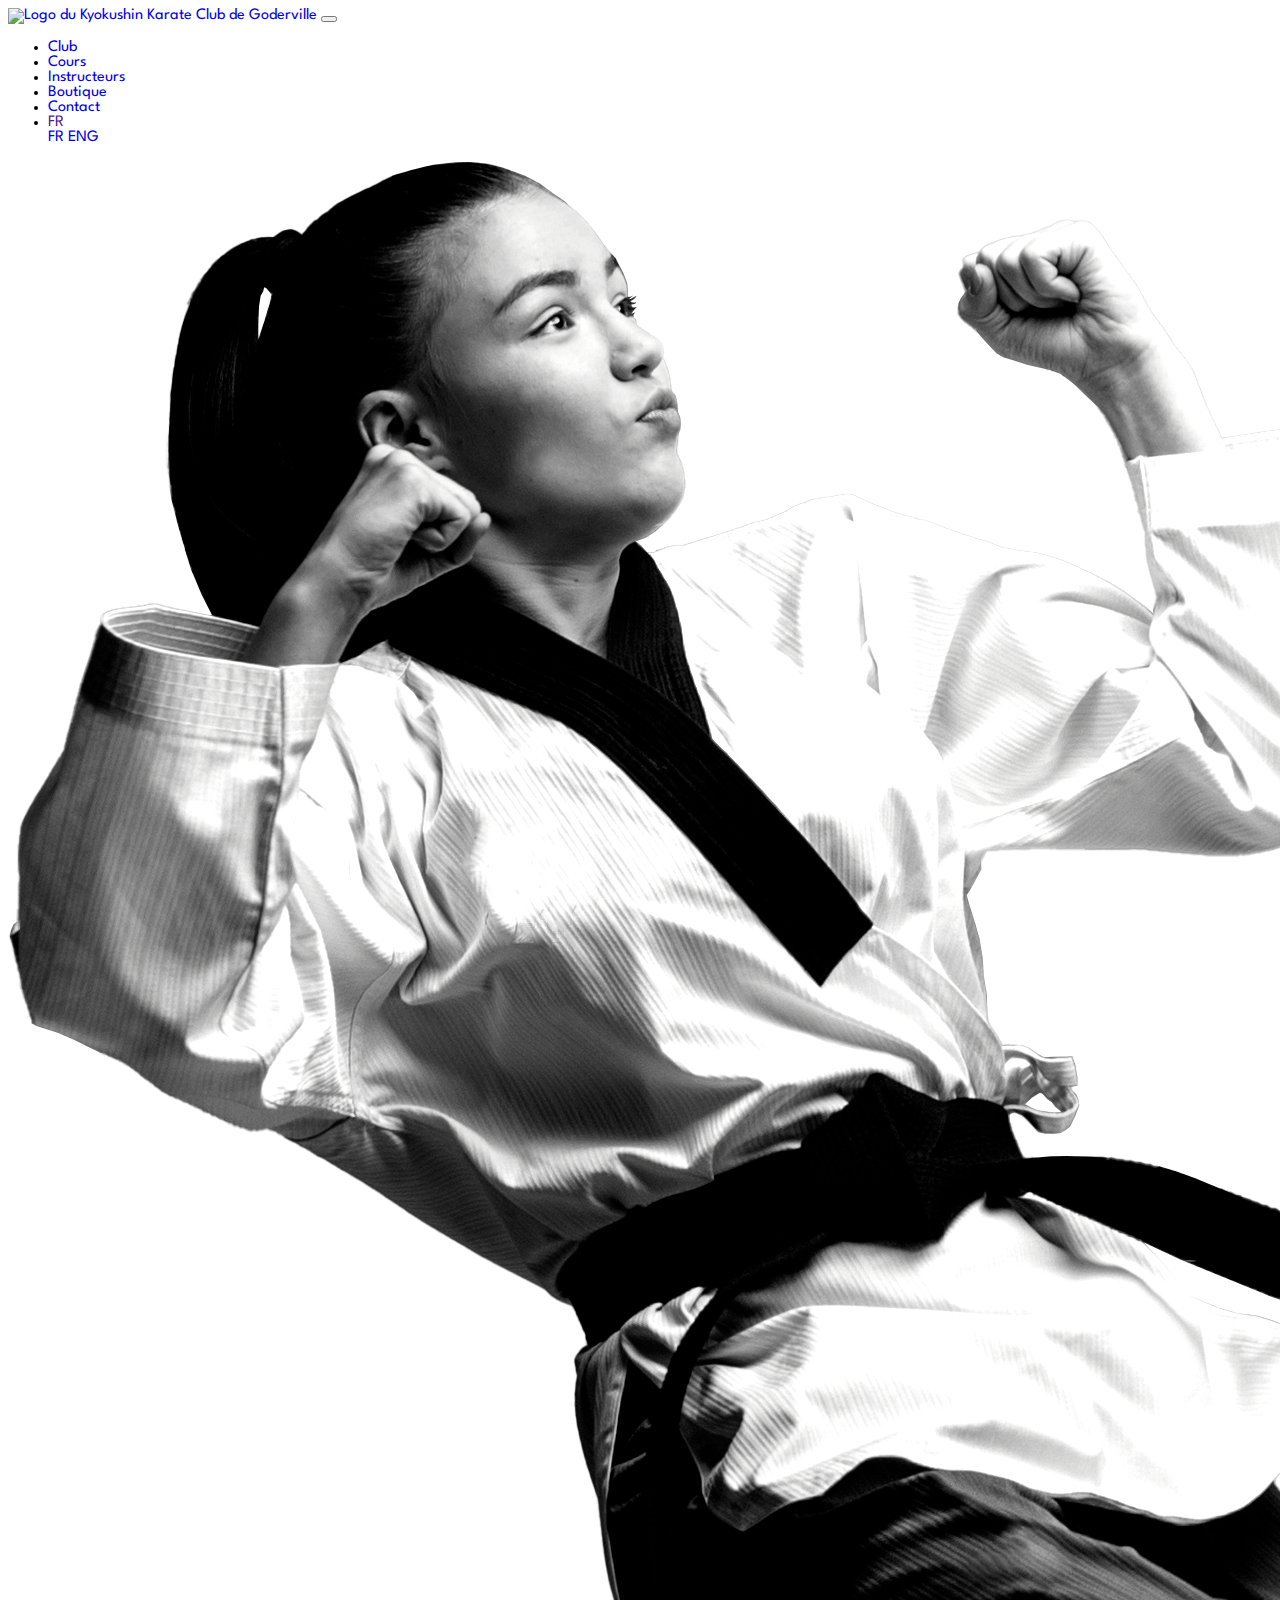
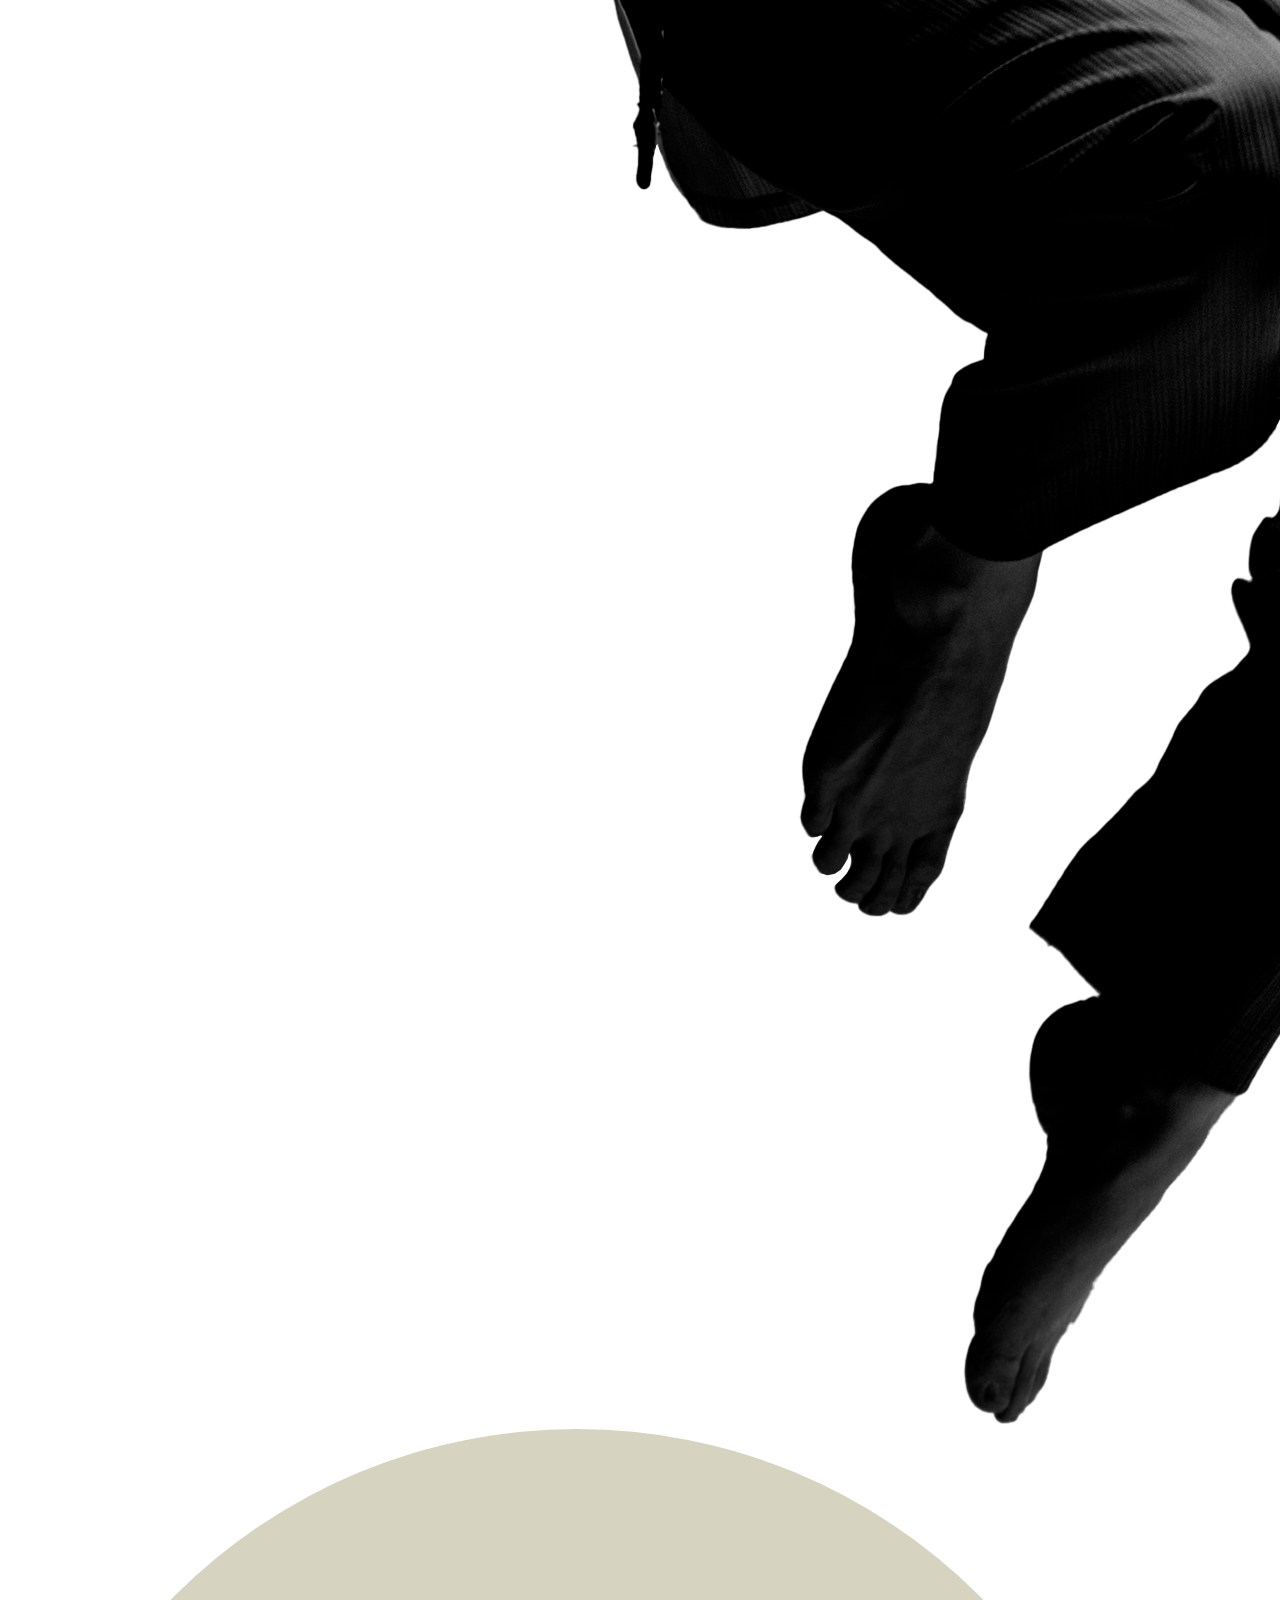
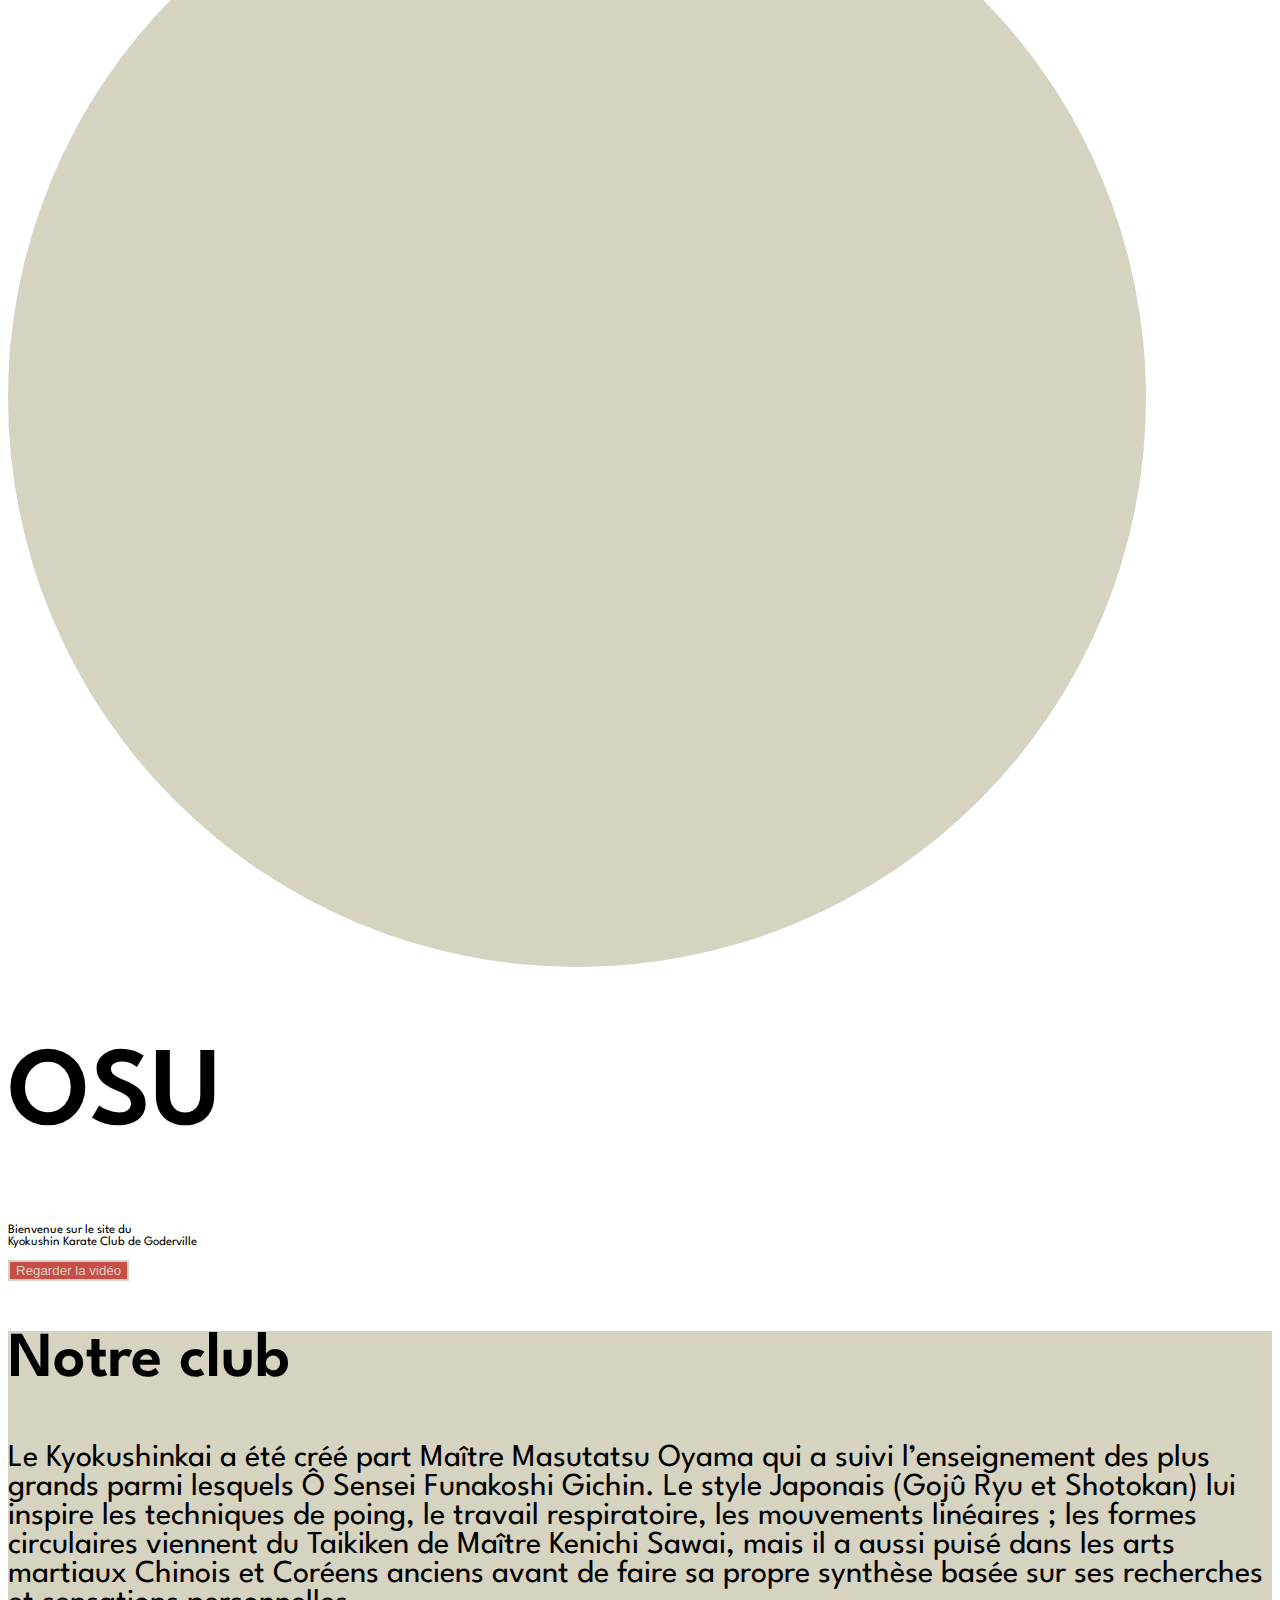
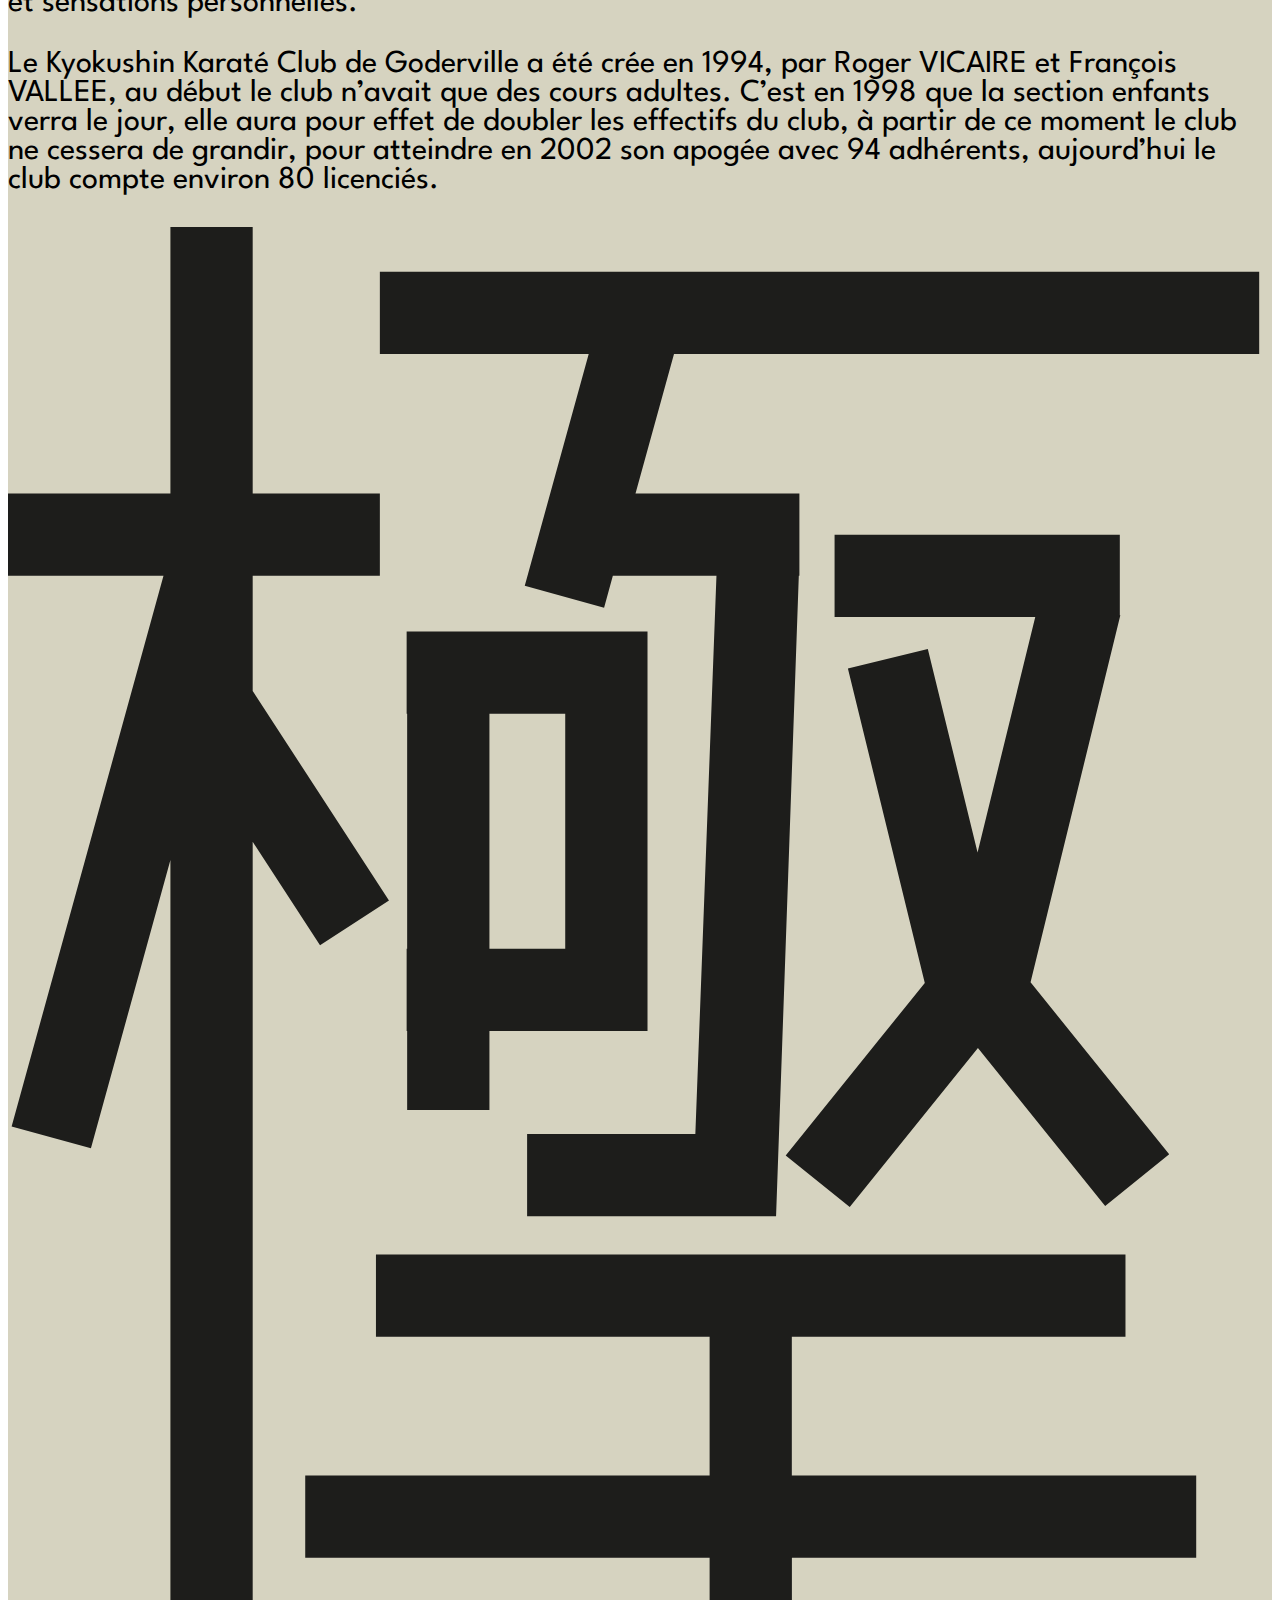
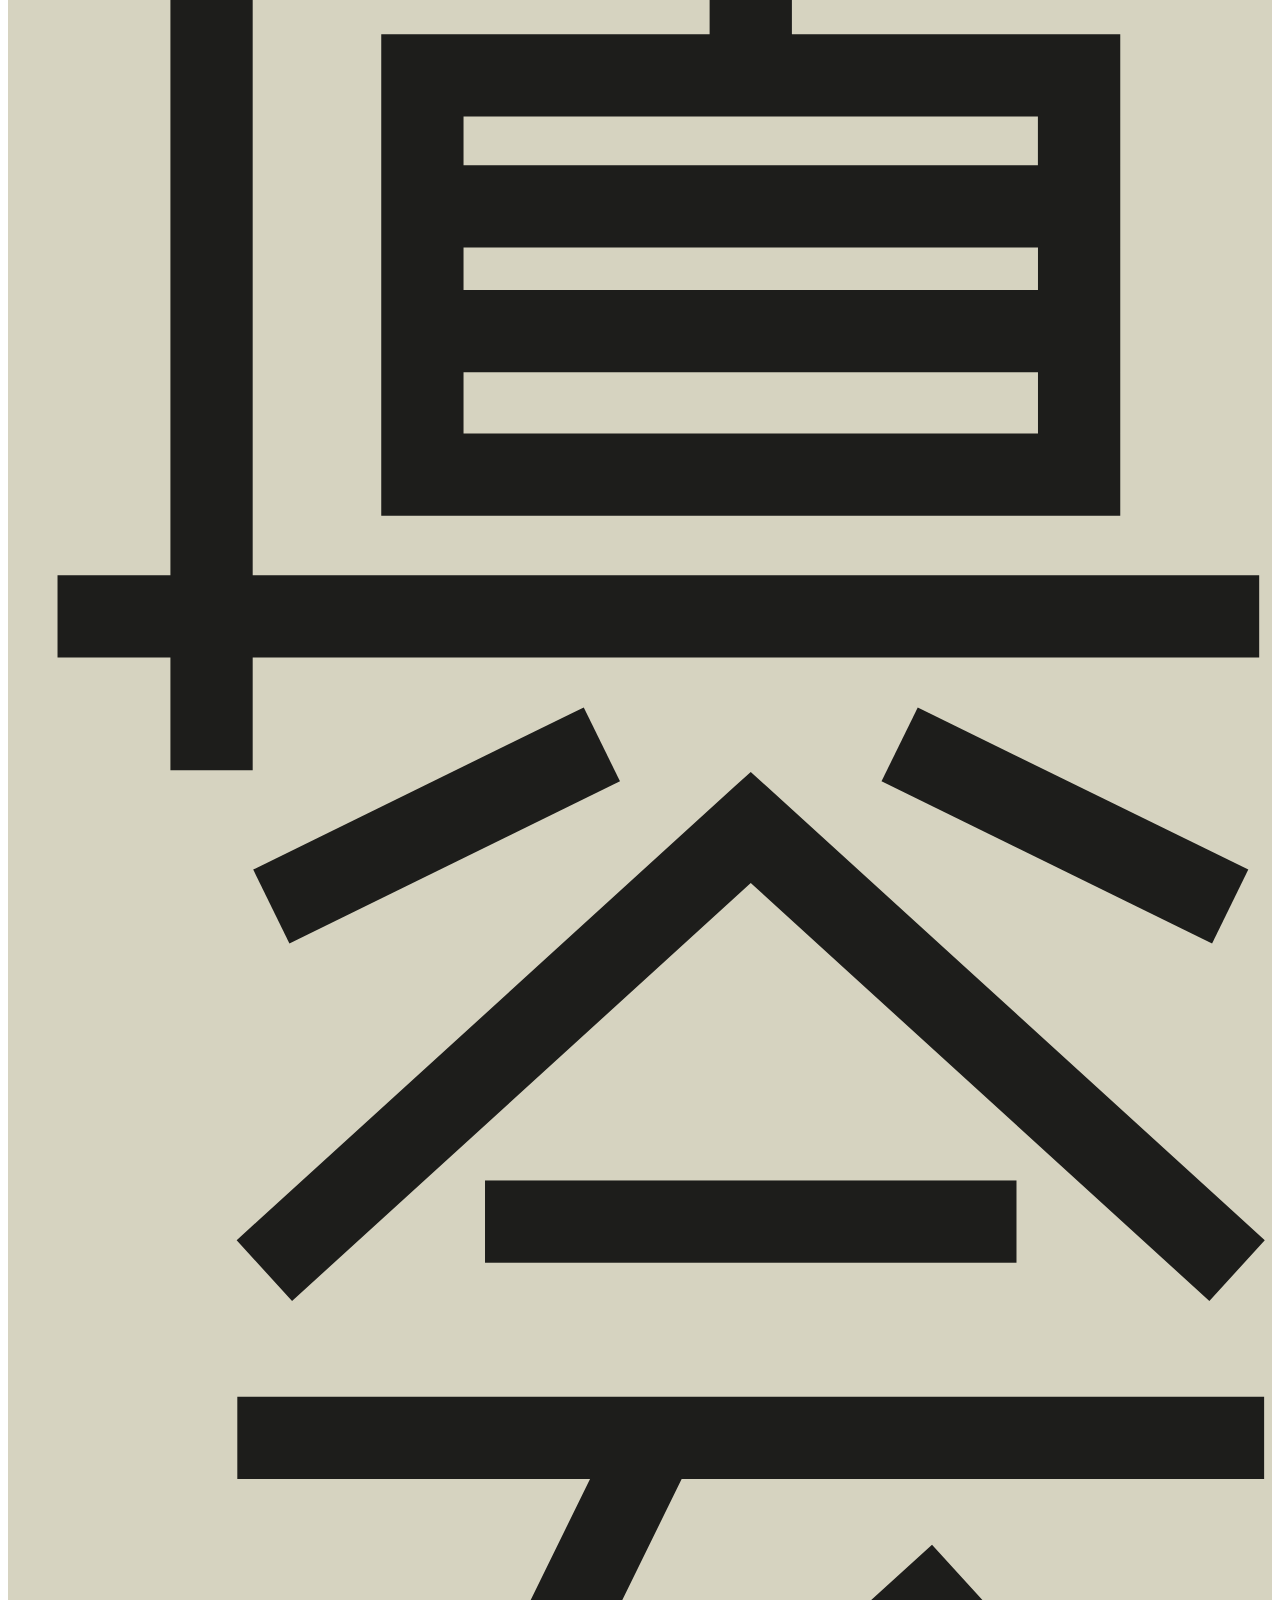
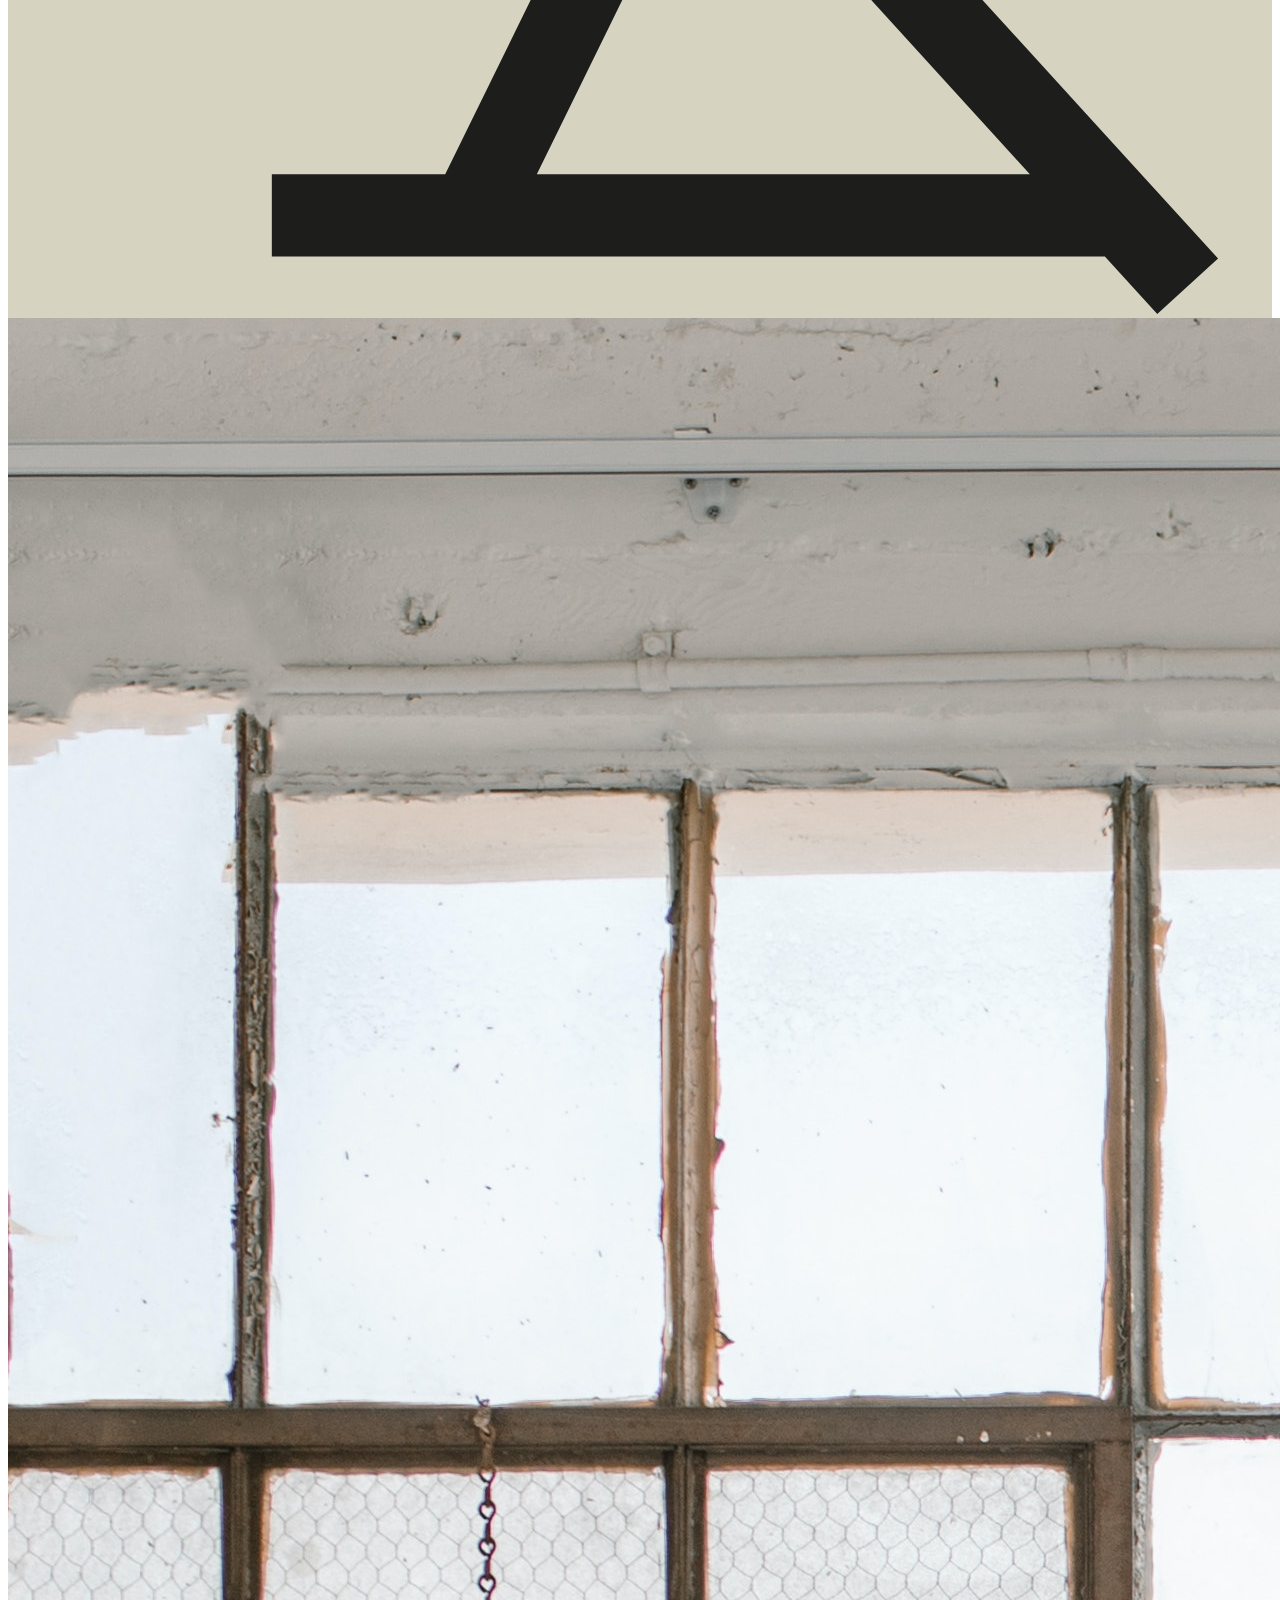
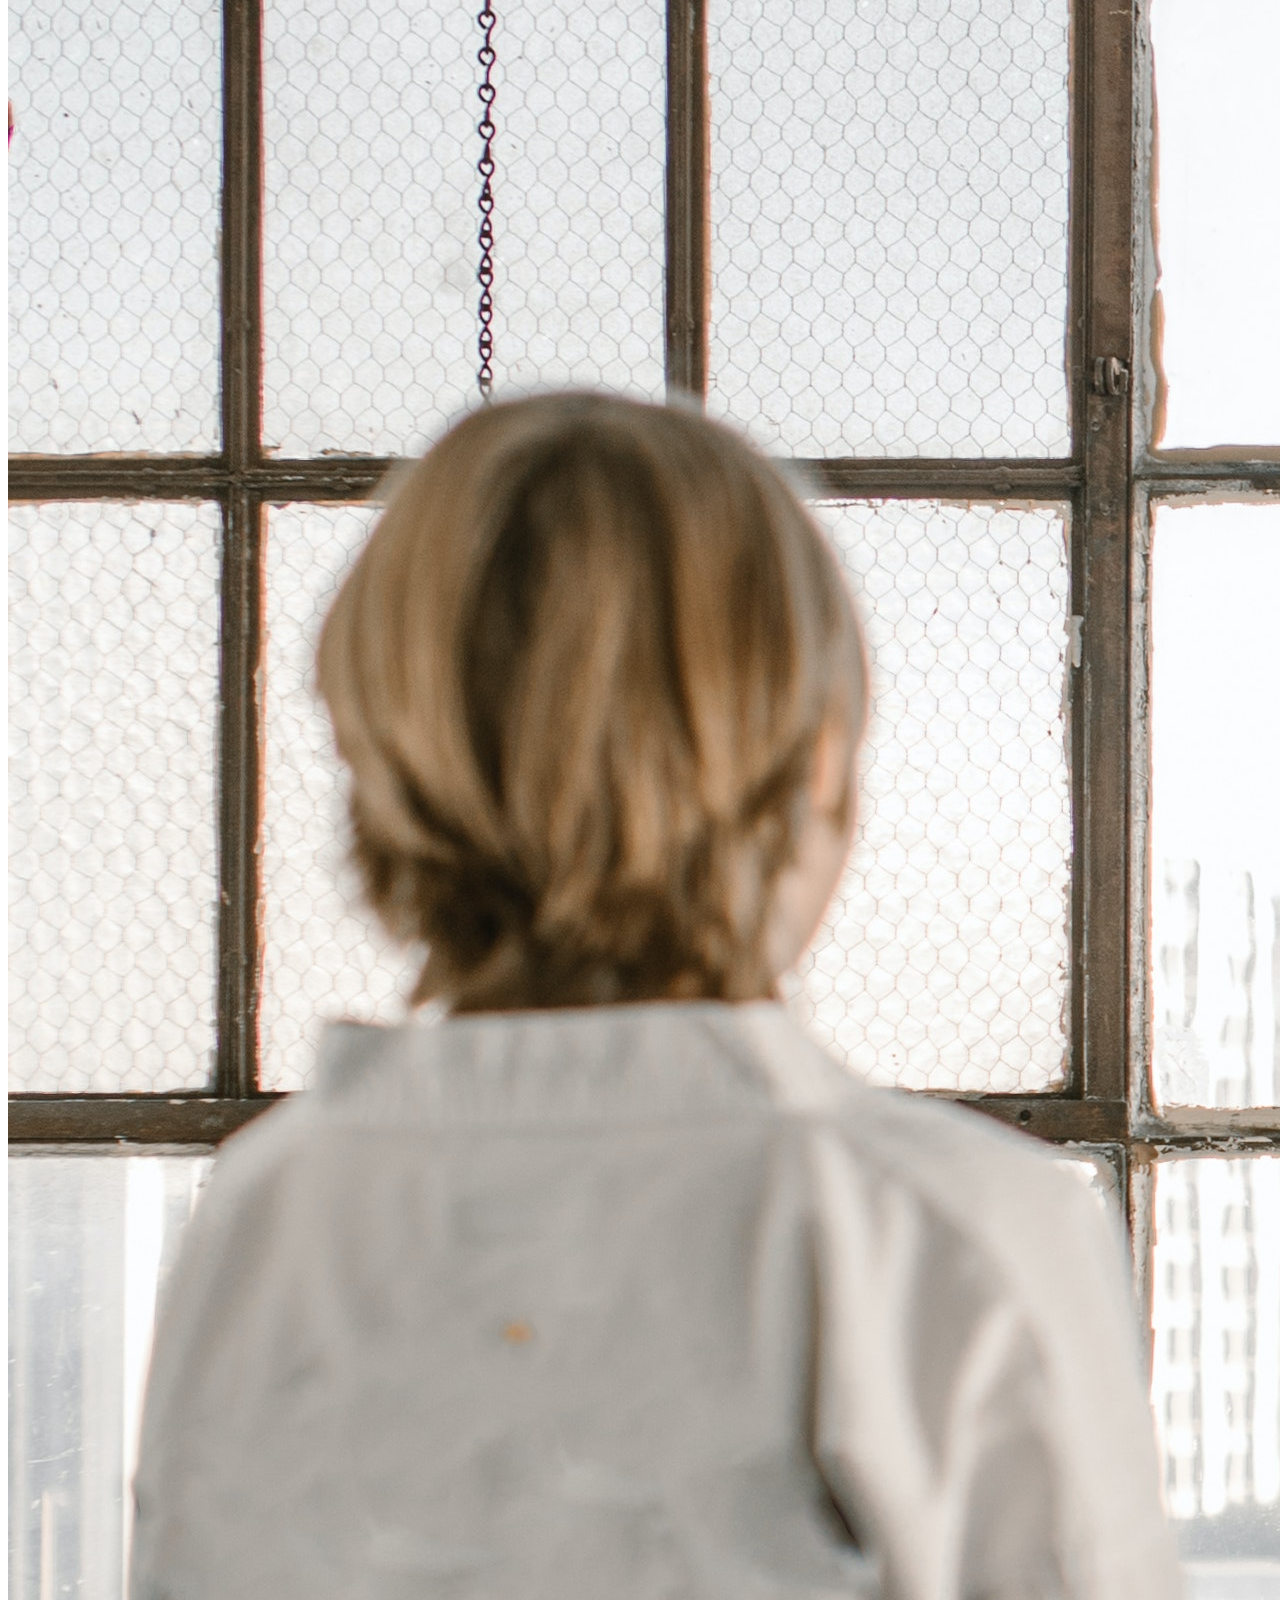
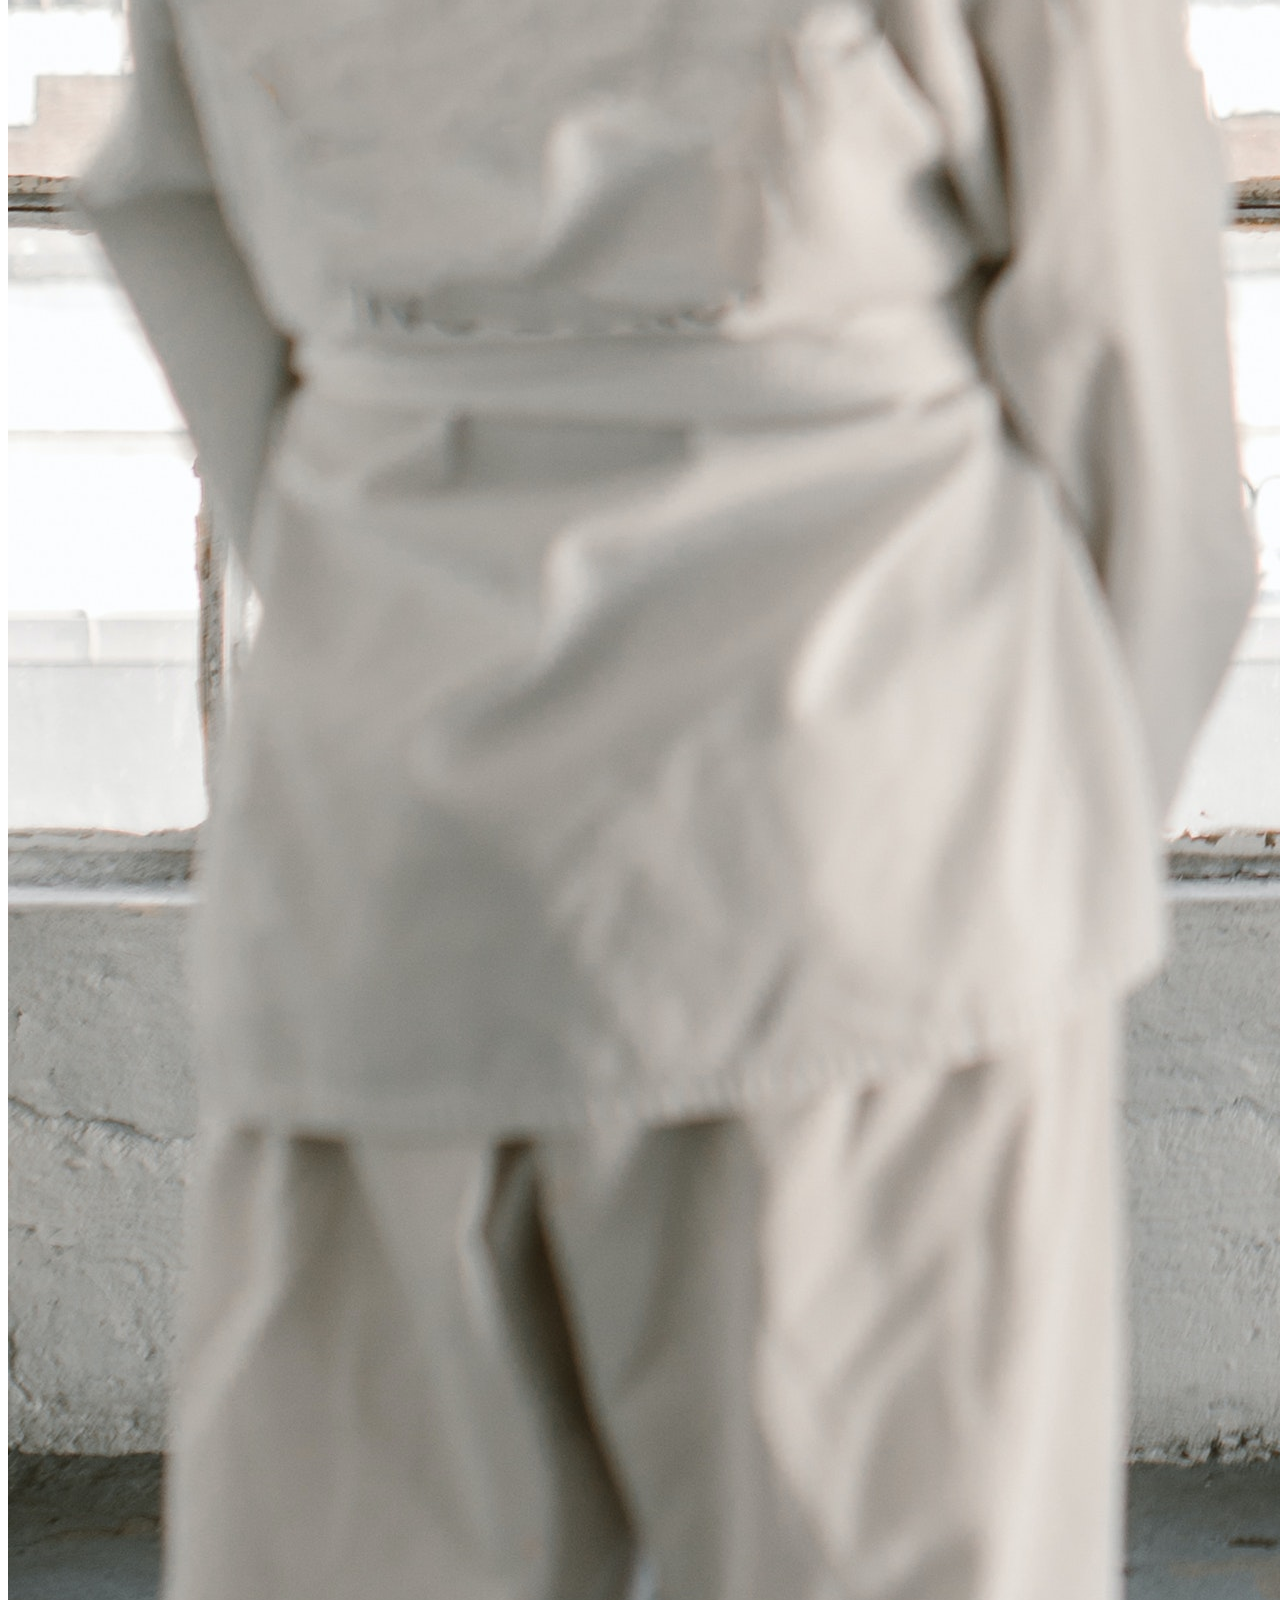
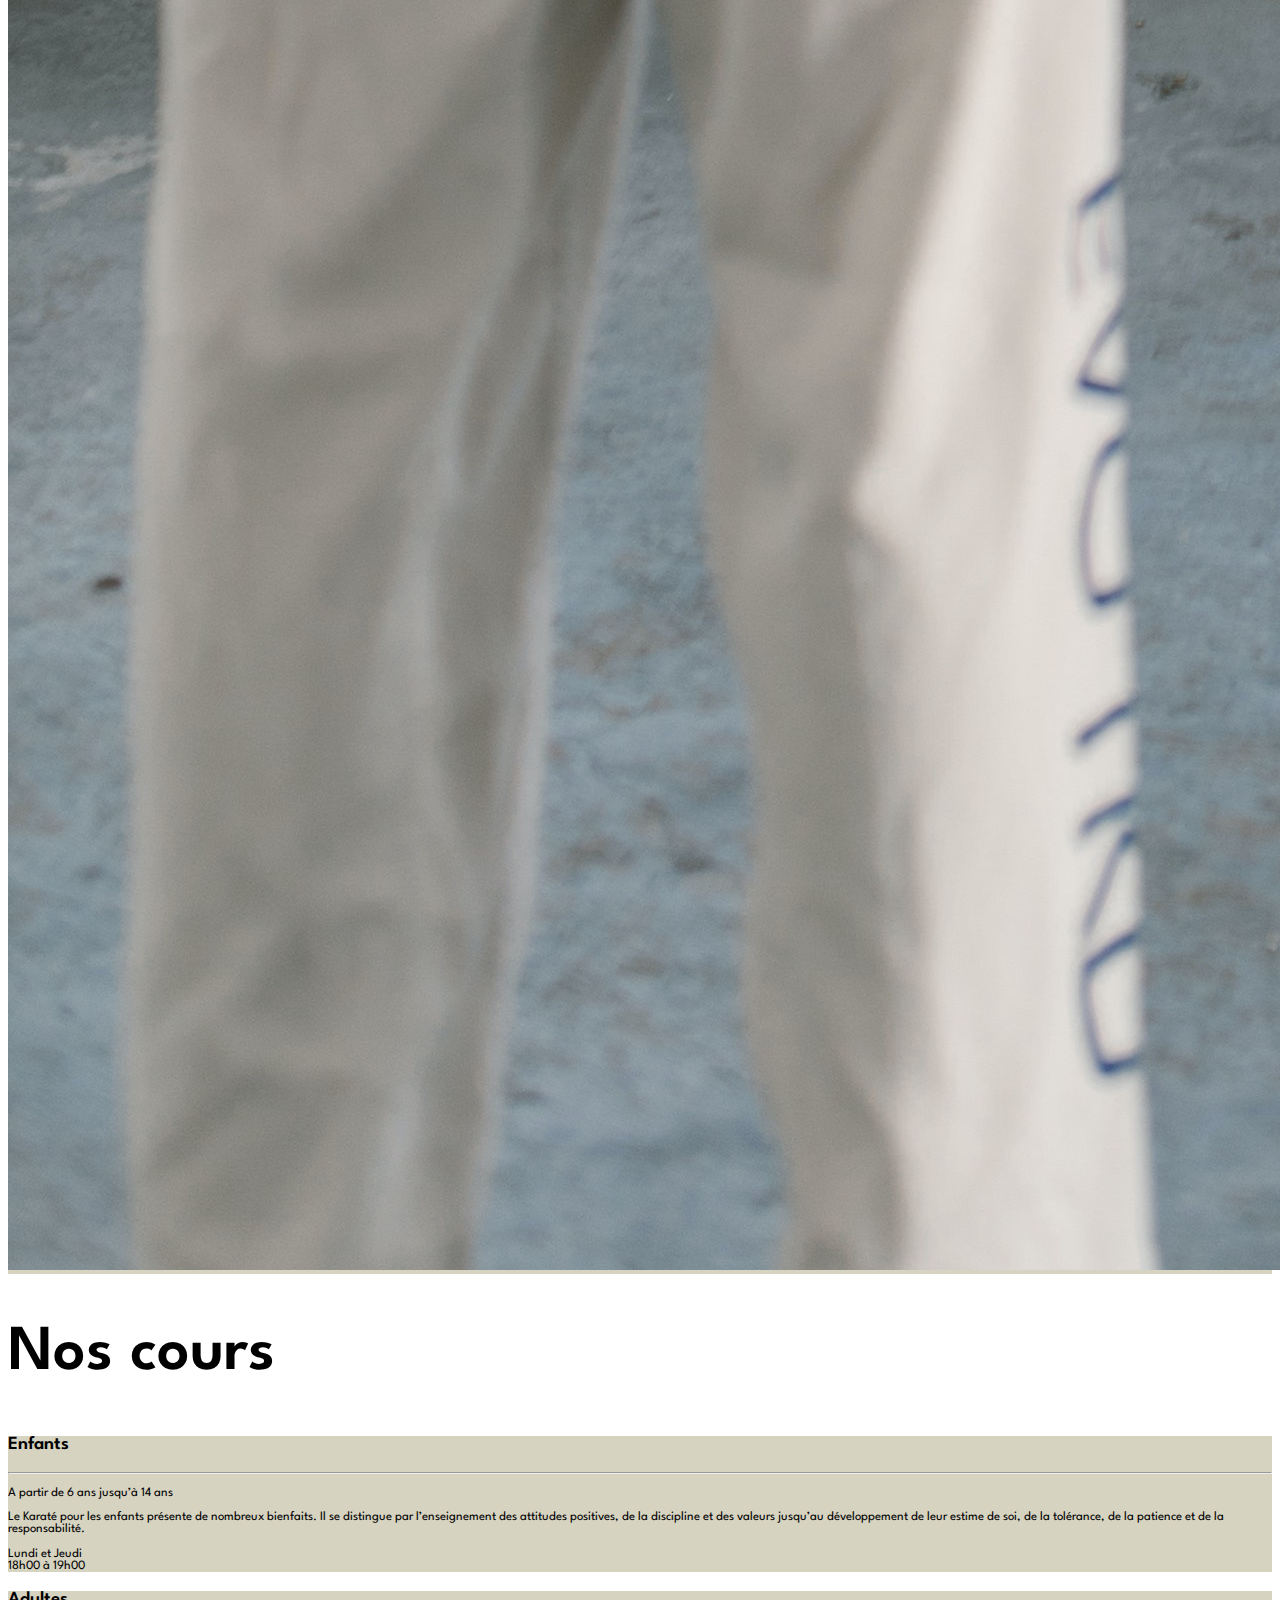
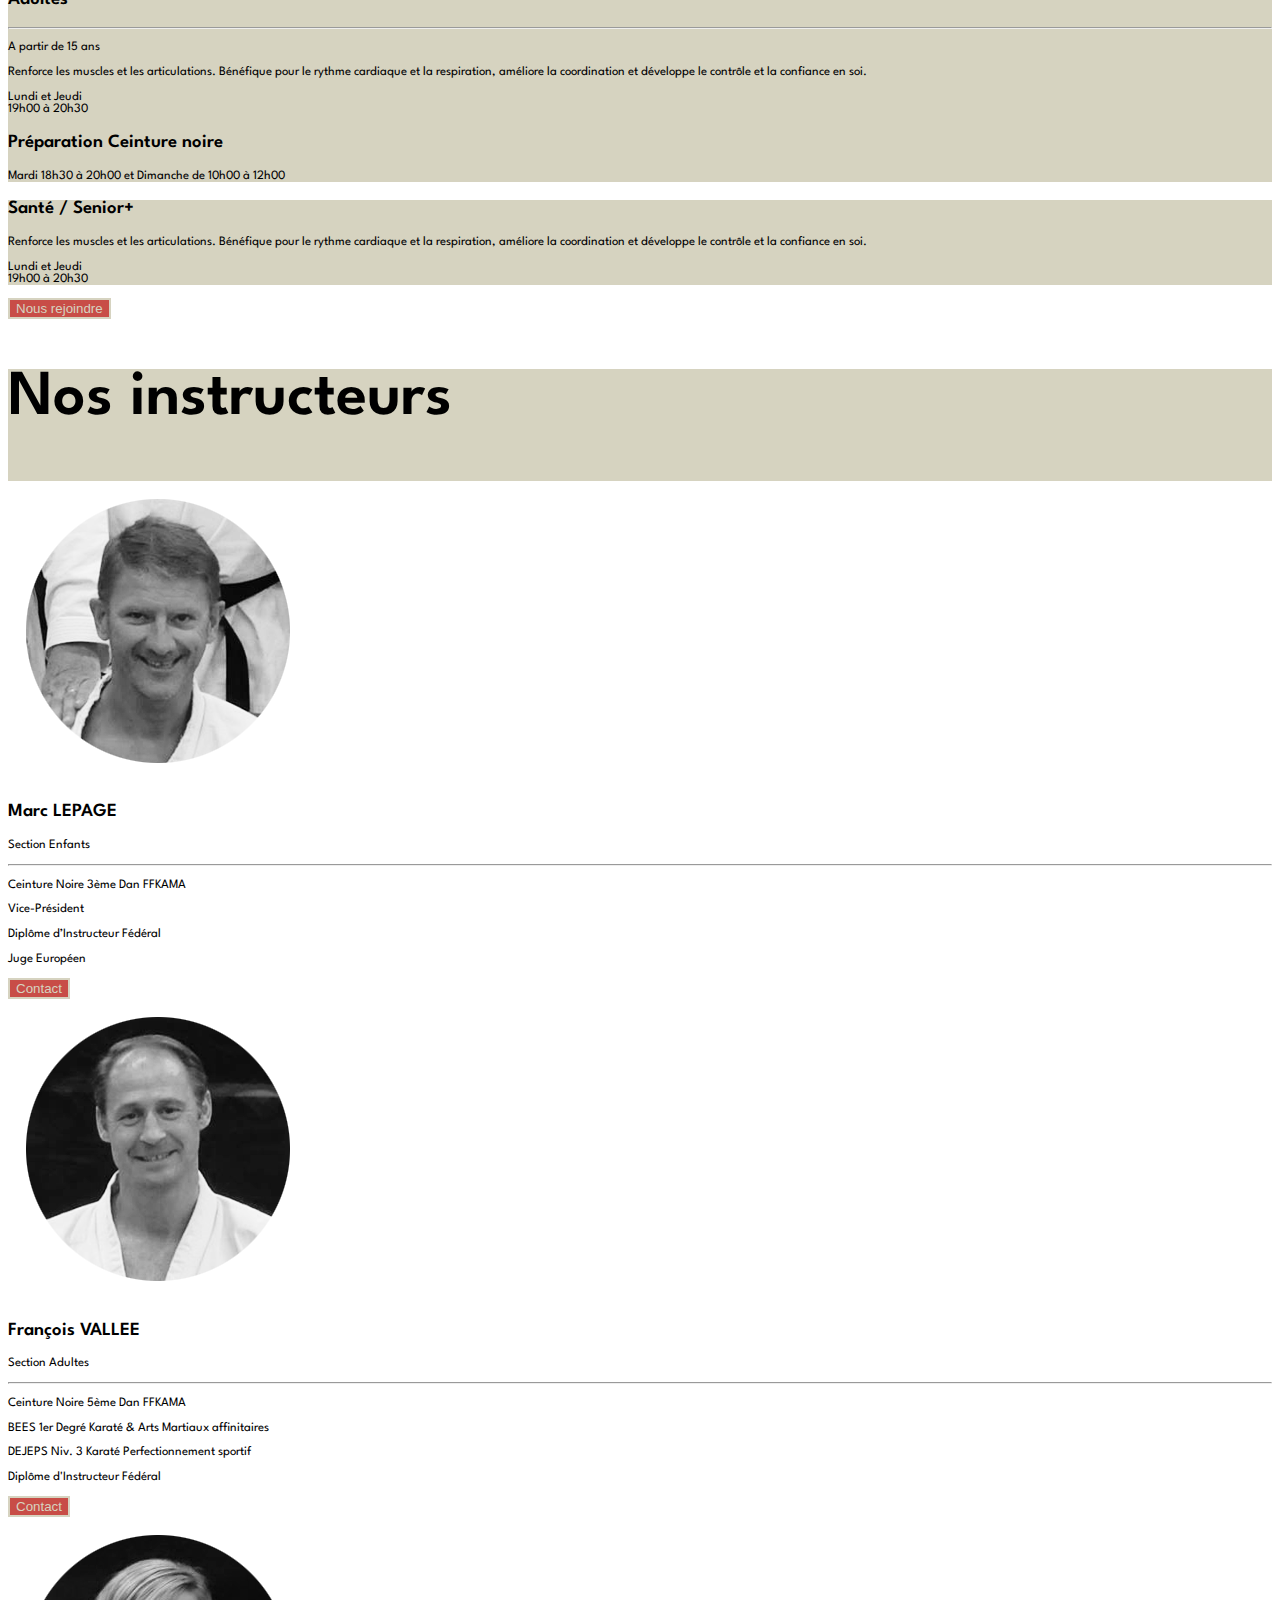
==== index.html @ 546ac728 "repo1" ====
<!doctype html>
<html lang="fr">
<html dir="ltr"></html>
  <head>
    <!-- Required meta tags -->
    <meta charset="utf-8">
    <meta name="viewport" content="width=device-width, initial-scale=1">
    <meta name="description" content="Kyokushin Karate Club de Goderville">

    <!-- Bootstrap CSS -->
    <link href="https://cdn.jsdelivr.net/npm/bootstrap@5.1.3/dist/css/bootstrap.min.css" rel="stylesheet" integrity="sha384-1BmE4kWBq78iYhFldvKuhfTAU6auU8tT94WrHftjDbrCEXSU1oBoqyl2QvZ6jIW3" crossorigin="anonymous">
    <link rel="stylesheet" href="assets/css/style.css">
    <link rel="preconnect" href="https://fonts.googleapis.com">
    <link rel="preconnect" href="https://fonts.gstatic.com" crossorigin>
    <link href="https://fonts.googleapis.com/css2?family=Spartan:wght@400;600&display=swap" rel="stylesheet">

    <title>Kyokushin Karate Club de Goderville</title>
  </head>
  <body>
  <header>
      <!-- Ajout marge 4 a gauche du logo, border-0 burger, ms-auto pour alignement droit 
    REFAIRE LA NAVBAR AVEC LES ROW/COL-->
        <nav class="navbar navbar-expand-lg navbar-light">
            <div class="container">
              <a class="navbar-brand" href="#"><img src="assets/img/logo_rouge.svg" alt="Logo du Kyokushin Karate Club de Goderville" width="80" height="80" class="d-inline-block align-text-top"></a>
              <button class="navbar-toggler border-0" type="button" data-bs-toggle="collapse" data-bs-target="#navbarNav" aria-controls="navbarNav" aria-expanded="false" aria-label="Toggle navigation">
                <span class="navbar-toggler-icon"></span>
              </button>
              <div class="collapse navbar-collapse" id="navbarNav">
                <ul class="navbar-nav ms-auto">
                  <li class="nav-item ms-5">
                    <a class="nav-link" href="#club">Club</a>
                  </li>
                  <li class="nav-item ms-5">
                    <a class="nav-link" href="#cours">Cours</a>
                  </li>
                  <li class="nav-item ms-5">
                    <a class="nav-link" href="#instructeurs">Instructeurs</a>
                  </li>
                  <li class="nav-item ms-5">
                    <a class="nav-link" href="#boutique">Boutique</a>
                  </li>
                  <li class="nav-item ms-5">
                    <a class="nav-link" href="#contact">Contact</a>
                  </li>
                <!-- @@@ SELECT LANGUES -->
                  <li class="nav-item dropdown ms-5">
                      <a class="nav-link dropdown-toggle" href="" id="dropdown09" data-toggle="dropdown" aria-haspopup="true" aria-expanded="false">FR</a>
                      <div class="dropdown-menu" aria-labelledby="dropdown09">
                            <a class="dropdown-item" href="#fr">FR</a>
                            <a class="dropdown-item" href="#eng">ENG</a>
                      </div>
                  </li>
                </ul>
                <!-- @@@ SELECT LANGUES FIN -->
          </nav>
  </header>
<!-- @@@ SECTION ACCUEIL -->
<main>
  
    <section class="container-fluid mb-5 position-relative">
        <div class="row">
      
          <div class="col-md-6 offset-md-1 col-12 position-relative">
                <!-- Karate-girl -->
                <div class="div-img text-center position-absolute"><img src="assets/img/karate-girl.png" class="w-50 karate-girl " alt="Femme Karateka faisant un mouvement de saut d'art martial">
                </div>
                <!-- Cercle beige -->
                <div class="container-fluid position-relative p-4"><img src="assets/img/circle.svg" class="circle" alt="circle">
                </div>
          </div>

          <div class="col-md-4 col-8 align-self-center">
              <h1 class="text-start">OSU</h1>
              <p class="text-start fs-5">Bienvenue sur le site du <br>Kyokushin Karate Club de Goderville</p>
              <button type="button" class="btn rounded-pill" data-toggle="modal" data-target="#video">Regarder la vidéo</button>
          </div>
        
        </div>
    </section>
  
<!-- @@@ SECTION NOTRE CLUB -->
    <section class="container-fluid" id="club">
      <div class="row">
        <div class="col-md-6 offset-md-1 col-12">
          <div class="row">
              <div class="col-md-8 col-12">
                <h2 class="text-start">Notre club</h2>
                <p class="text-start fs-6 mt-5 p-club">
                Le Kyokushinkai a été créé part Maître Masutatsu Oyama qui a suivi l’enseignement des plus grands parmi lesquels Ô Sensei Funakoshi Gichin. Le style Japonais (Gojû Ryu et Shotokan) lui inspire les techniques de poing, le travail respiratoire, les mouvements linéaires ; les formes circulaires viennent du Taikiken de Maître Kenichi Sawai, mais il a aussi puisé dans les arts martiaux Chinois et Coréens anciens avant de faire sa propre synthèse basée sur ses recherches et sensations personnelles.
                </p>
                <p class="text-start fs-6 mt-5 p-club">
                Le Kyokushin Karaté Club de Goderville a été crée en 1994, par Roger VICAIRE et François VALLEE, au début le club n’avait que des cours adultes. C’est en 1998 que la section enfants verra le jour, elle aura pour effet de doubler les effectifs du club, à partir de ce moment le club ne cessera de grandir, pour atteindre en 2002 son apogée avec 94 adhérents, aujourd’hui le club compte environ 80 licenciés.
                </p>
              </div>
                <div class="col-md-4 Col-12">
                  <img src="assets/img/kanji.svg" class="img-fluid align-self-center">
                </div>
                </div>
        </div>

        <div class="col-md-4 col-8">
          <img src="assets/img/img-club.jpg" class="img-fluid" alt="L'instructeur de Karate devant ses élèves dans le dojo">
            <p class="text-start fs-6"></p>
        </div>
        
      </div>
  </section>

  <!-- @@@ SECTION NOS COURS -->
  <section class="container-fluid" id="cours">
    <div class="row justify-content-center">
      <div class="col-md-12 col-12">
        <h2 class="text-center">Nos cours</h2>
        </div>
      </div>
        <div class="row justify-content-center">
<!-- col-md-4 col-12 card-cours border -->
          <div class="col-md-3 col-12 card-cours m-4 rounded">
            <h3 class="text-center pt-3">Enfants</h3>
            <hr>
            <p class="text-center">A partir de 6 ans jusqu’à 14 ans<p>
            <p class="p-3">Le Karaté pour les enfants présente de 
              nombreux bienfaits. Il se distingue par 
              l’enseignement des attitudes positives, de la 
              discipline et des valeurs jusqu’au 
              développement de leur estime de soi, de la 
              tolérance, de la patience et de la 
              responsabilité.</p>
            <p class="text-center p-2 align-text-bottom">Lundi et Jeudi<br> 18h00 à 19h00</p>
          </div>
  
          <div class="col-md-3 col-12 card-cours m-4 rounded">
            <h3 class="text-center pt-3">Adultes</h3>
            <hr>
            <p class="text-center">A partir de  15 ans<p>
            <p class="p-3">Renforce les muscles et les articulations. Bénéfique pour le rythme cardiaque et la respiration, améliore la coordination et développe le contrôle et la confiance en soi.
            </p>
            <p class="text-center">Lundi et Jeudi<br> 19h00 à 20h30</p>
            <h3 class="text-center pt-4">Préparation Ceinture noire</h3>
            <span><p class="text-center align-text-bottom">Mardi 18h30 à 20h00
              et Dimanche de 10h00 à 12h00<p></span>
          </div>

          <div class="col-md-3 col-12 card-cours m-4 rounded">
            <h3 class="text-center p-4">Santé / Senior+</h3>
            <p class="text-center p-3"><p>
            <p class="p-3">Renforce les muscles et les articulations. Bénéfique pour le rythme cardiaque et la respiration, améliore la coordination et développe le contrôle et la confiance en soi.
            </p>
            <p class="text-center p-2">Lundi et Jeudi<br> 19h00 à 20h30</p>
          </div>
        </div>
        <div class="row">
          <div class="col-md-12 col-12">
            <button type="button" class="btn rounded-pill mb-3 mx-auto d-block" data-toggle="modal" data-target="#inscription">Nous rejoindre</button>
            </div>
        </div>
  </section>
        <!-- @@@ SECTION NOS INSTRUCTEURS -->
  <section class="container-fluid" id="instructeurs">
    <div class="row">
      <div class="col-md-12 col-12">
        <h2 class="text-center p-0">Nos instructeurs</h2>
        </div>
      </div>

        <div class="row justify-content-center">
    
          <div class="col-md-3 col-12 m-4 card-instructeurs rounded">
            <img src="assets/img/marc-lepage.png" class="w-50 mx-auto d-block">
            <h3 class="text-center">Marc LEPAGE</h3>
            <p class="text-center">Section Enfants<p>
              <hr class="px-3">
              <p class="text-center">Ceinture Noire 3ème Dan FFKAMA</p>
              <p class="text-center">Vice-Président</p>
              <p class="text-center">Diplôme d’Instructeur Fédéral</p>
              <p class="text-center">Juge Européen</p>
              <button type="button" class="btn rounded-pill mx-auto d-block my-3" data-toggle="modal" data-target="#contact">Contact</button>
          </div>
  <!-- col-md-4 col-12 card-instructeurs sans marge et sans rounded -->
          <div class="col-md-3 col-12 m-4 card-instructeurs rounded">
            <img src="assets/img/francois-vallee.png" class="w-50 mx-auto d-block">
            <h3 class="text-center">François VALLEE</h3>
            <p class="text-center">Section Adultes<p>
              <hr class="px-3">
              <p class="text-center">Ceinture Noire 5ème Dan FFKAMA</p>
              <p class="text-center">BEES 1er Degré Karaté & Arts Martiaux affinitaires</p>
              <p class="text-center">DEJEPS Niv. 3 Karaté Perfectionnement sportif</p>
              <p class="text-center">Diplôme d'Instructeur Fédéral</p>
              <button type="button" class="btn rounded-pill mx-auto d-block my-3" data-toggle="modal" data-target="#contact">Contact</button>
          </div>

          <div class="col-md-3 col-12 m-4 card-instructeurs rounded">
            <img src="assets/img/christelle-perrioz.png" class="w-50 mx-auto d-block">
            <h3 class="text-center">Christelle PERRIOZ</h3>
            <p class="text-center">Section Santé / Senior+<p>
              <hr class="px-3">
              <p class="text-center">Ceinture Noire 2ème Dan FFKAMA</p>
              <p class="text-center">Secrétaire du club</p>
              <p class="text-center">Diplôme d'Instructeur Fédéral</p>
              <p class="text-center">Juge National</p>
              <button type="button" class="btn rounded-pill mx-auto d-block my-3" data-toggle="modal" data-target="#contact">Contact</button>
          </div>
        </div>
  </section>

<!-- @@@ SECTION VISITEZ NOTRE BOUTIQUE -->
<section class="container-fluid vh-100" id="boutique">
  <div class="row">
    <div class="col-md-12 col-12">
      <h2 class="text-center">Visitez notre boutique</h2>
      <p class="text-center p-3">Equipez-vous pour les cours et portez les couleurs du club.</p>
      </div>
    </div>

    <div class="row justify-content-center">
      <a href="#boutique">  
      <div class="col-md-2 col-12 card-shop m-4 p-0 rounded">
        <img src="assets/img/hoodie.png" class="w-100 mx-auto d-block">
        <div class="etiquette m-0 p-1 rounded-bottom">
          <p class="p-tag text-center m-1">Hoodie</p>
          <p class="p-tag-sm text-center m-1">Noir Budo</p>
          <hr class="m-1 hr-shop">
          <p class="p-tag text-center m-1">60,00 €</p>
        </div>
      </a>
      </div>
      
    
      <div class="col-md-2 col-12 card-shop m-4 p-0 rounded">
        <a href="#boutique"><img src="assets/img/hoodie.png" class="w-100 mx-auto d-block"></a>
        <div class="etiquette m-0 p-1 rounded-bottom">
          <p class="p-tag text-center m-1">Sweatpant</p>
          <p class="p-tag-sm text-center m-1">Noir Budo</p>
          <hr class="m-1 hr-shop">
          <p class="p-tag text-center m-1">25,00 €</p>
        </div>
      </a>
      </div>
      
    
      <div class="col-md-2 col-12 card-shop m-4 p-0 rounded">
        <a href="#boutique"><img src="assets/img/hoodie.png" class="w-100 mx-auto d-block"></a>
        <div class="etiquette m-0 p-1 rounded-bottom">
          <p class="p-tag text-center m-1">T-shirt</p>
          <p class="p-tag-sm text-center m-1">Rouge Shuri</p>
          <hr class="m-1 hr-shop">
          <p class="p-tag text-center m-1">15,00 €</p>
        </div>
        </a>
      </div>
    
      <div class="row">
        <div class="col-md-12 col-12">
          <button type="button" class="btn rounded-pill mb-3 mx-auto d-block" data-toggle="" data-target="#boutique">La boutique</button>
          </div>
      </div>
<!-- @@@ SECTION CONTACT -->
<section class="container-fluid vh-100" id="contact">
  <div class="row">
    <div class="col-md-12 col-12 m-0 p-0">
      <div class="mapouter">
        <div class="gmap_canvas">
            <iframe id="gmap_canvas" src="https://maps.google.com/maps?q=Gymnase,%20Rue%20du%20Ham.%20Martin,%2076110%20Goderville&t=&z=13&ie=UTF8&iwloc=&output=embed" frameborder="0" scrolling="no" marginheight="0" marginwidth="0">
            </iframe>
        </div>
      </div>
    </div>
  </div>

  <div class="row justify-content-center"> 
    <div class="col-md-4 col-12 coordonnees m-4 rounded">
      <h3 class="text-center">Coordonnées</h3>
      <hr>
        <p class="text-center m-1">Dojo</p>
        <p class="text-center m-1">Rue du Hameau Martin</p>
        <p class="text-center m-1">76110 Goderville</p>
        <button type="button" class="btn rounded-pill m-3 mx-auto d-block" data-toggle="" data-target="#boutique">S'y rendre</button>
    </div>
    
    <div class="col-md-4 col-12 contact m-4 rounded">
      <h3 class="text-center">Contact</h3>
      <hr>
        <p class="text-center">karatekyokushin@aol.com</p>
        <p class="text-center">06 19 91 30 33</p>
        <button type="button" class="btn rounded-pill mb-3 mx-auto d-block" data-toggle="" data-target="#boutique">Nous écrire</button>
    </div>
  </div>  
</section>

<!-- @@@ SECTION NEWSLETTER -->
<section class="container-fluid vh-100" id="newsletter">
  <div class="row">
    <div class="col-md-12 col-12">
      <h2 class="text-center text-white">Suivez nos actualités</h2>
      <p class="text-center text-white p-3">Restez informé sur nos évènements, les compétitions ou la vie du club en vous abonnant à la newsletter.</p>
<!-- FORM NEWSLETTER -->
      <form>
        <div class="form-group">
          <input type="email" class="form-control" id="exampleInputEmail1" aria-describedby="emailHelp" placeholder="Saisissez votre adresse mail">
        </div>
        <button type="submit" class="btn rounded-pill m-4 mx-auto d-block">S'abonner</button>
      </form>
      </div>
    </div>

<!-- @@@ SECTION FOOTER -->
<Footer>
<section class="container-fluid fixed-bottom" id="footer">
    <div class="row justify-content-center">
      <div class="col-md-3 col-12 m-4 align-self-center">
        <h3 class="text-white">Contact</h3>
        <p class="text-start text-white">karatekyokushin@aol.com</p>
        <p class="text-start text-white">06 19 91 30 33</p>
    </div>

        <div class="col-md-3 col-12 m-4">
          <img src="assets/img/logo.svg" class="w-50 mx-auto d-block" alt="Logo du Kyokushin Karate Club de Goderville">
      </div>
     
    <div class="col-md-3 col-12 m-4 align-self-center">
      <p class="text-end text-white p-4">Mentions Légales</p>
  </div>
    </div>
</section>
</Footer>

  

</main>





    <!-- Optional JavaScript; choose one of the two! -->

    <!-- Option 1: Bootstrap Bundle with Popper -->
    <script src="https://cdn.jsdelivr.net/npm/bootstrap@5.1.3/dist/js/bootstrap.bundle.min.js" integrity="sha384-ka7Sk0Gln4gmtz2MlQnikT1wXgYsOg+OMhuP+IlRH9sENBO0LRn5q+8nbTov4+1p" crossorigin="anonymous"></script>

    <!-- Option 2: Separate Popper and Bootstrap JS -->
    <!--
    <script src="https://cdn.jsdelivr.net/npm/@popperjs/core@2.10.2/dist/umd/popper.min.js" integrity="sha384-7+zCNj/IqJ95wo16oMtfsKbZ9ccEh31eOz1HGyDuCQ6wgnyJNSYdrPa03rtR1zdB" crossorigin="anonymous"></script>
    <script src="https://cdn.jsdelivr.net/npm/bootstrap@5.1.3/dist/js/bootstrap.min.js" integrity="sha384-QJHtvGhmr9XOIpI6YVutG+2QOK9T+ZnN4kzFN1RtK3zEFEIsxhlmWl5/YESvpZ13" crossorigin="anonymous"></script>
    -->
  </body>
</html>
---- assets/css/style.css ----
/* Feuille de style CSS - Landing Page Kyokushin Karate Club de Goderville */


/* @@@ COMMUNS */
header, body, footer{
    font-family: 'Spartan', sans-serif;
}
#club, #instructeurs, .card-cours, .card-shop{
    background-color: #D6D3C0;
}
#cours, .card-instructeurs{
    background-color: #fff;
}
.btn{
    background-color: #C84D47;
    border: #D6D3C0 solid 2px;
    color:#D6D3C0;
    transition: transform .2s; /* Animation */
}
.btn:hover {
    transform: scale(1.1); /* (150% zoom - Note: if the zoom is too large, it will go outside of the viewport) */
    color:#D6D3C0;
}
h1{
    font-size: 7em;
    font-weight: 600;
}     
h2{
    margin-top: 50px;
    font-size: 4em;
    font-weight: 600;
}
h3{
    font-weight: 600;
}
p{
    font-size: 0.8em;
}
/* @@@ SECTION ACCUEIL */
/* Circle svg */
.circle{
    z-index: 1;
    width: 90%;
}
/* Div Kareteka-girl */
.div-img{
    z-index: 2;
}
.karate-girl {
    max-width: auto;
    height: auto;
    width:auto;
}
/* Div Osu et paragraphe */
.div-text{
    z-index: 3;
}

/* @@@ SECTION CLUB */

.p-club{
    font-size: 2em;
}
/* .kanji{
    max-width: auto;
    height: auto;
    width:auto;
} */

/* @@@ SECTION COURS */



/* @@@ SECTION SHOP */
.etiquette{
    background-color: #C84D47;
}
.p-tag{
    color:#D6D3C0;
}
.p-tag-sm{
    color:#D6D3C0;
    font-size: 0.8em;
}
.hr-shop{
    border: 1px solid #D6D3C0;
}
a, a:visited{
    text-decoration: none;
}

/* @@@ SECTION CONTACT ET MAP */
.mapouter, .gmap_canvas, #gmap_canvas{
    height:300px;
    width:100%;
    margin:0;
    padding:0;
}
.mapouter{
    position:relative;
    text-align:right;
    margin:0;
    padding:0;
}
.gmap_canvas {
    overflow:hidden;
    background:none!important;
    margin:0;
    padding:0;
}
#contact, #footer {
    background-color: #1D1D1B;
}
.coordonnees, .contact{
    color:#D6D3C0;
    border: 2px solid #D6D3C0;
    padding: 20px;
    margin: 20px;
}
/* @@@ SECTION NEWSLETTER */
#newsletter{
    background-image:url("../img/masoyama.jpg");
    background-size:100%;
    background-repeat: no-repeat;
    filter:brightness(60%);
}
footer{
    height:200px;
    
}
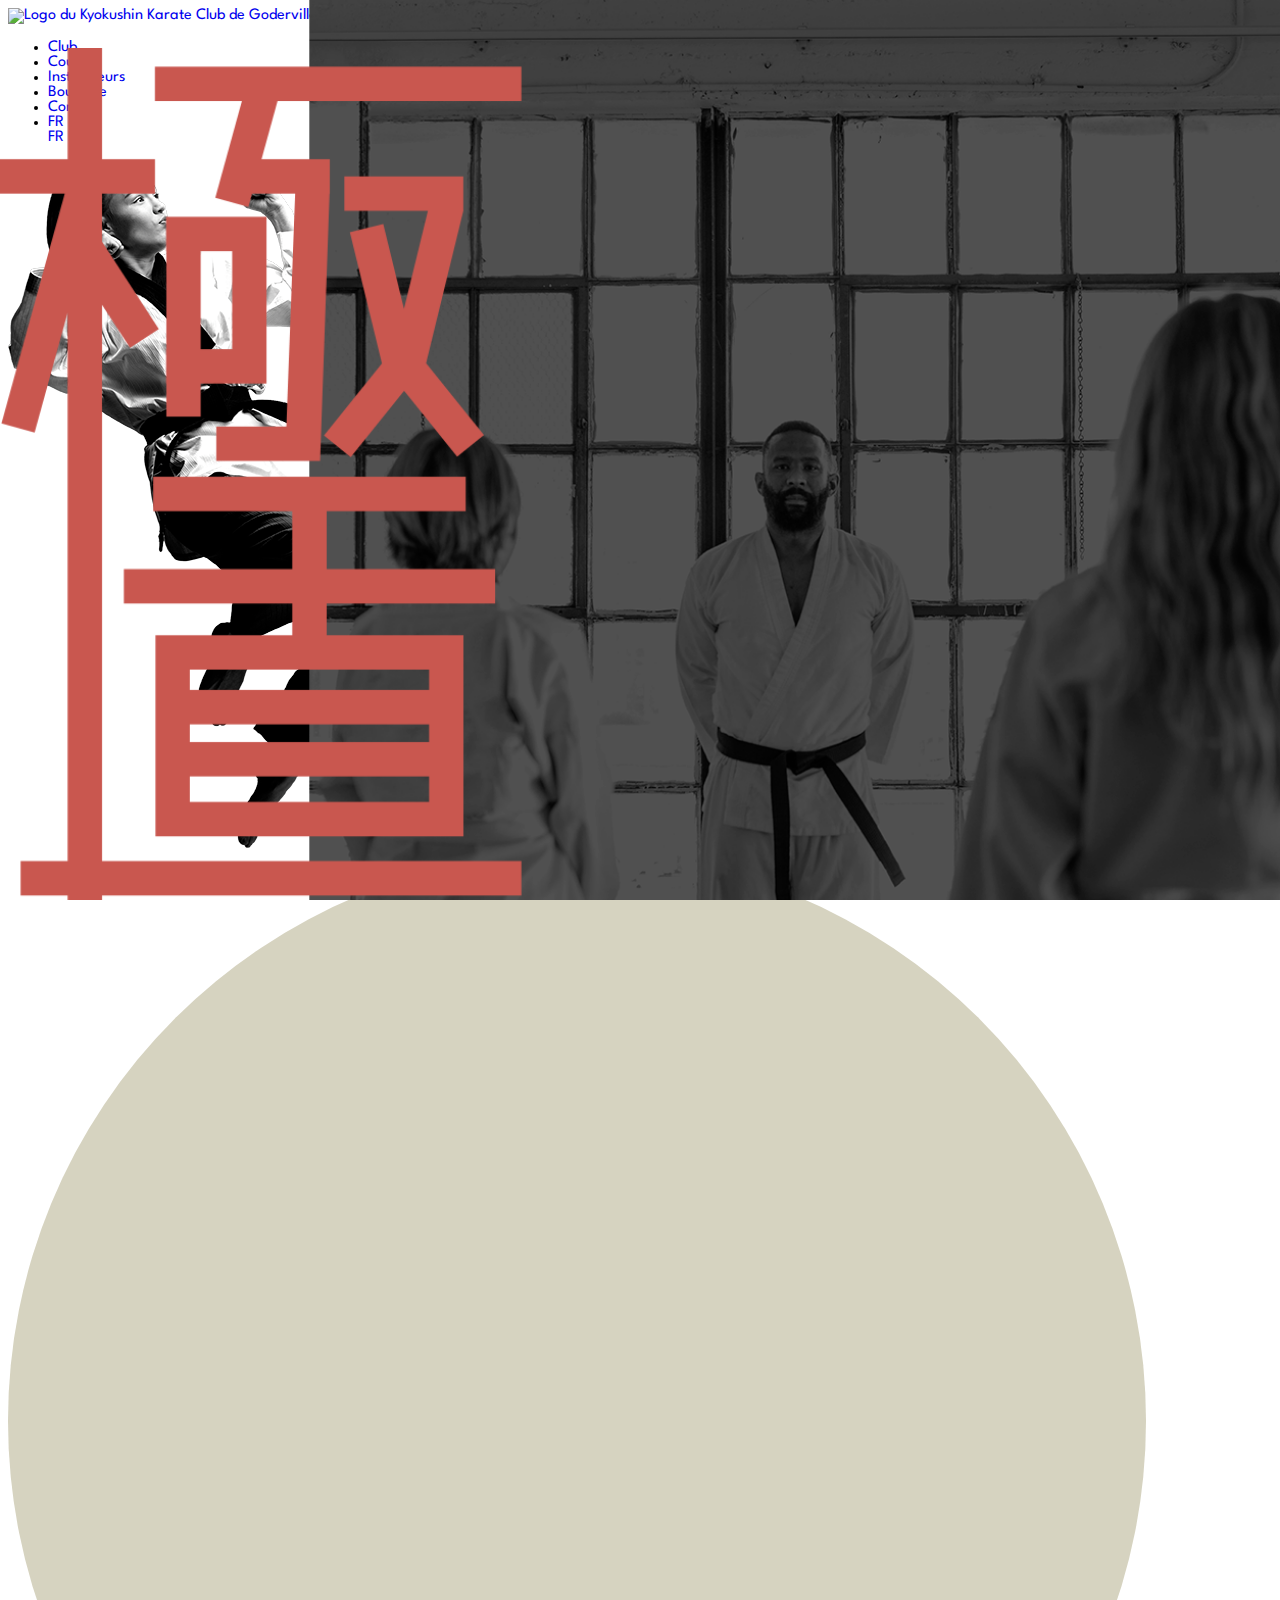
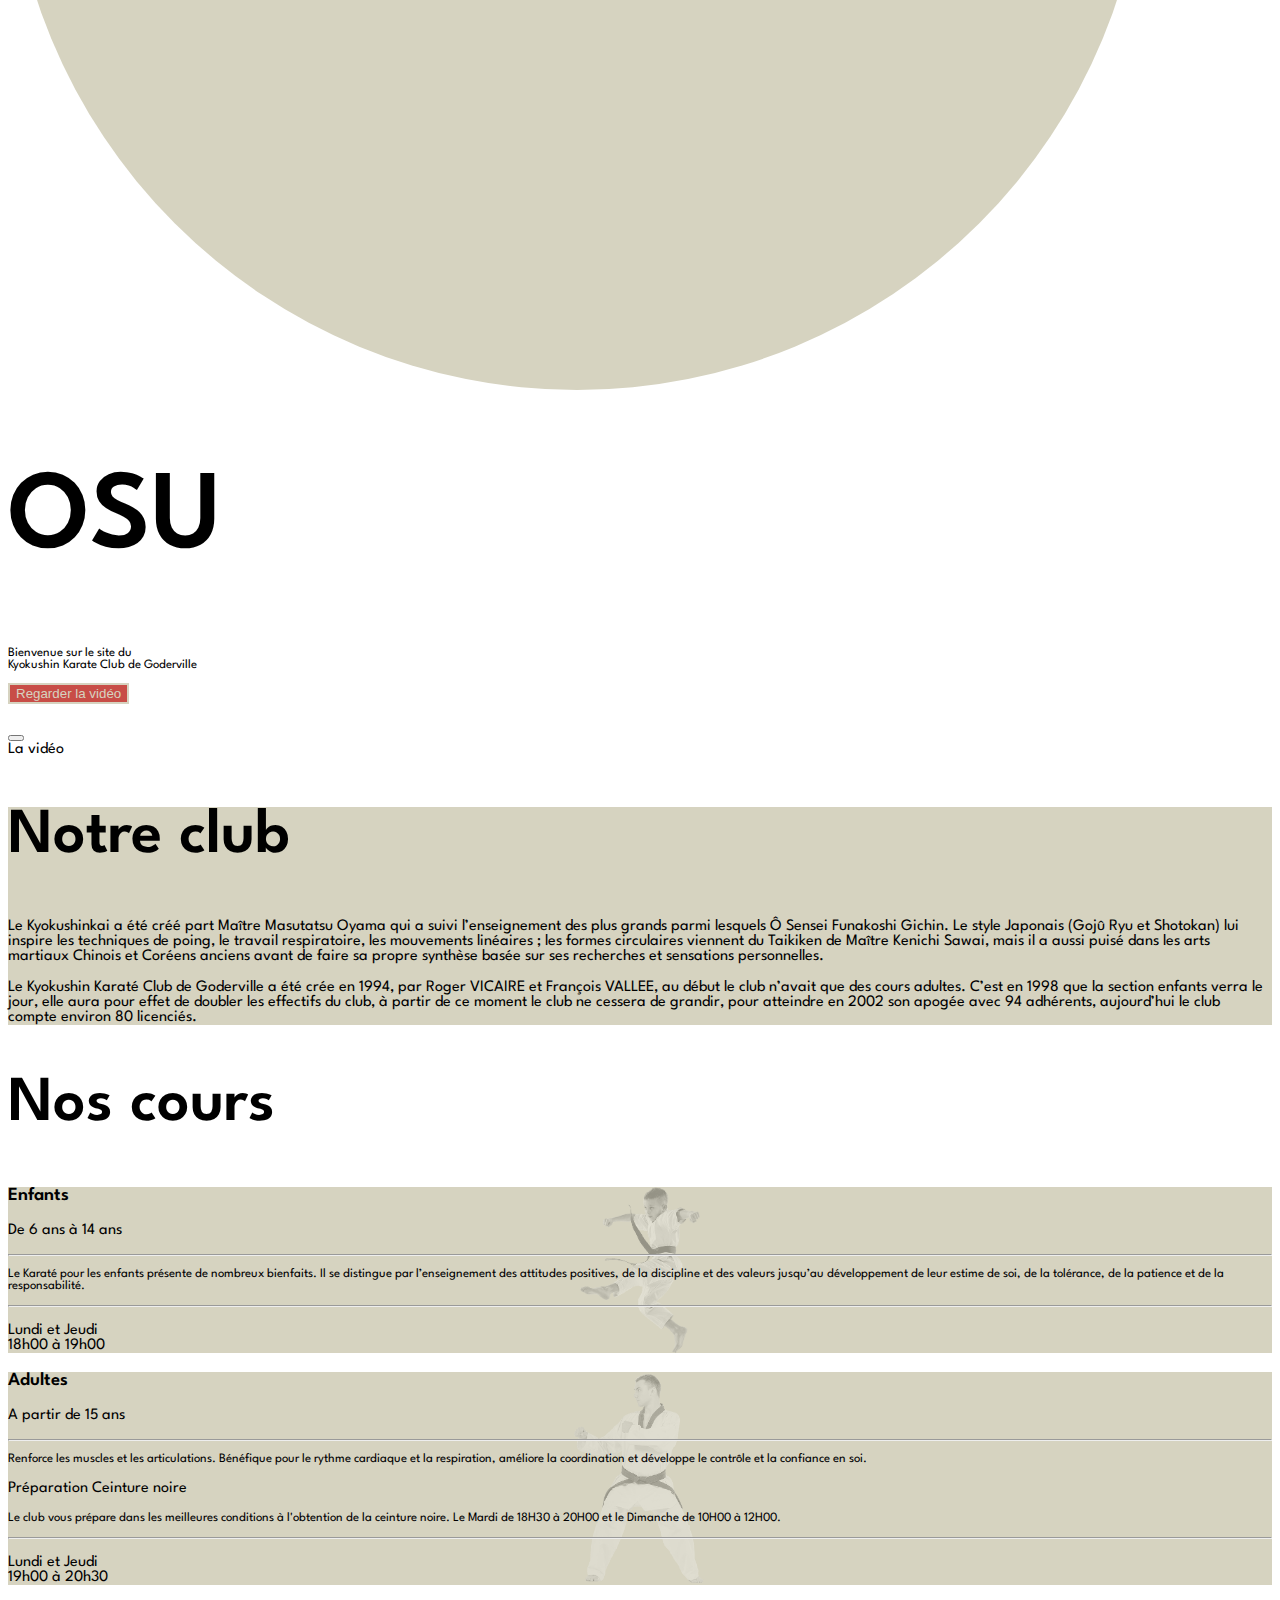
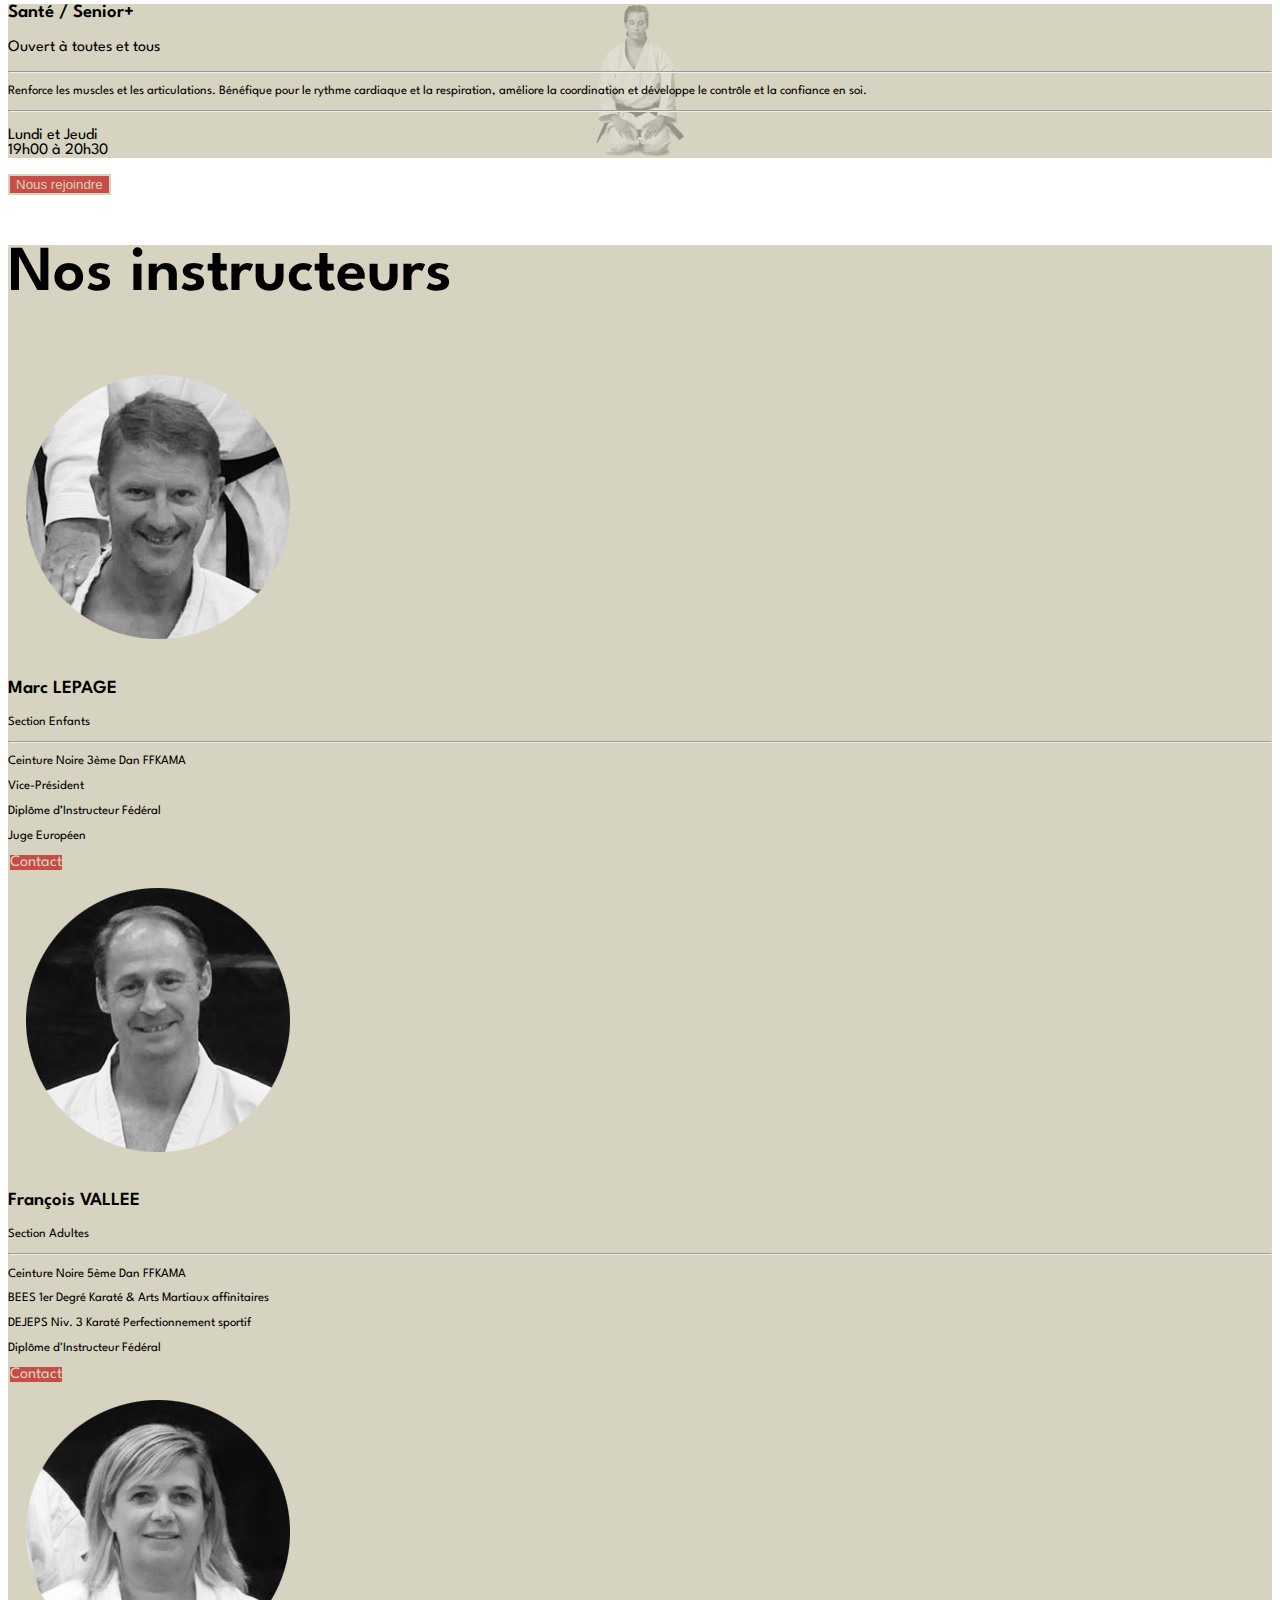
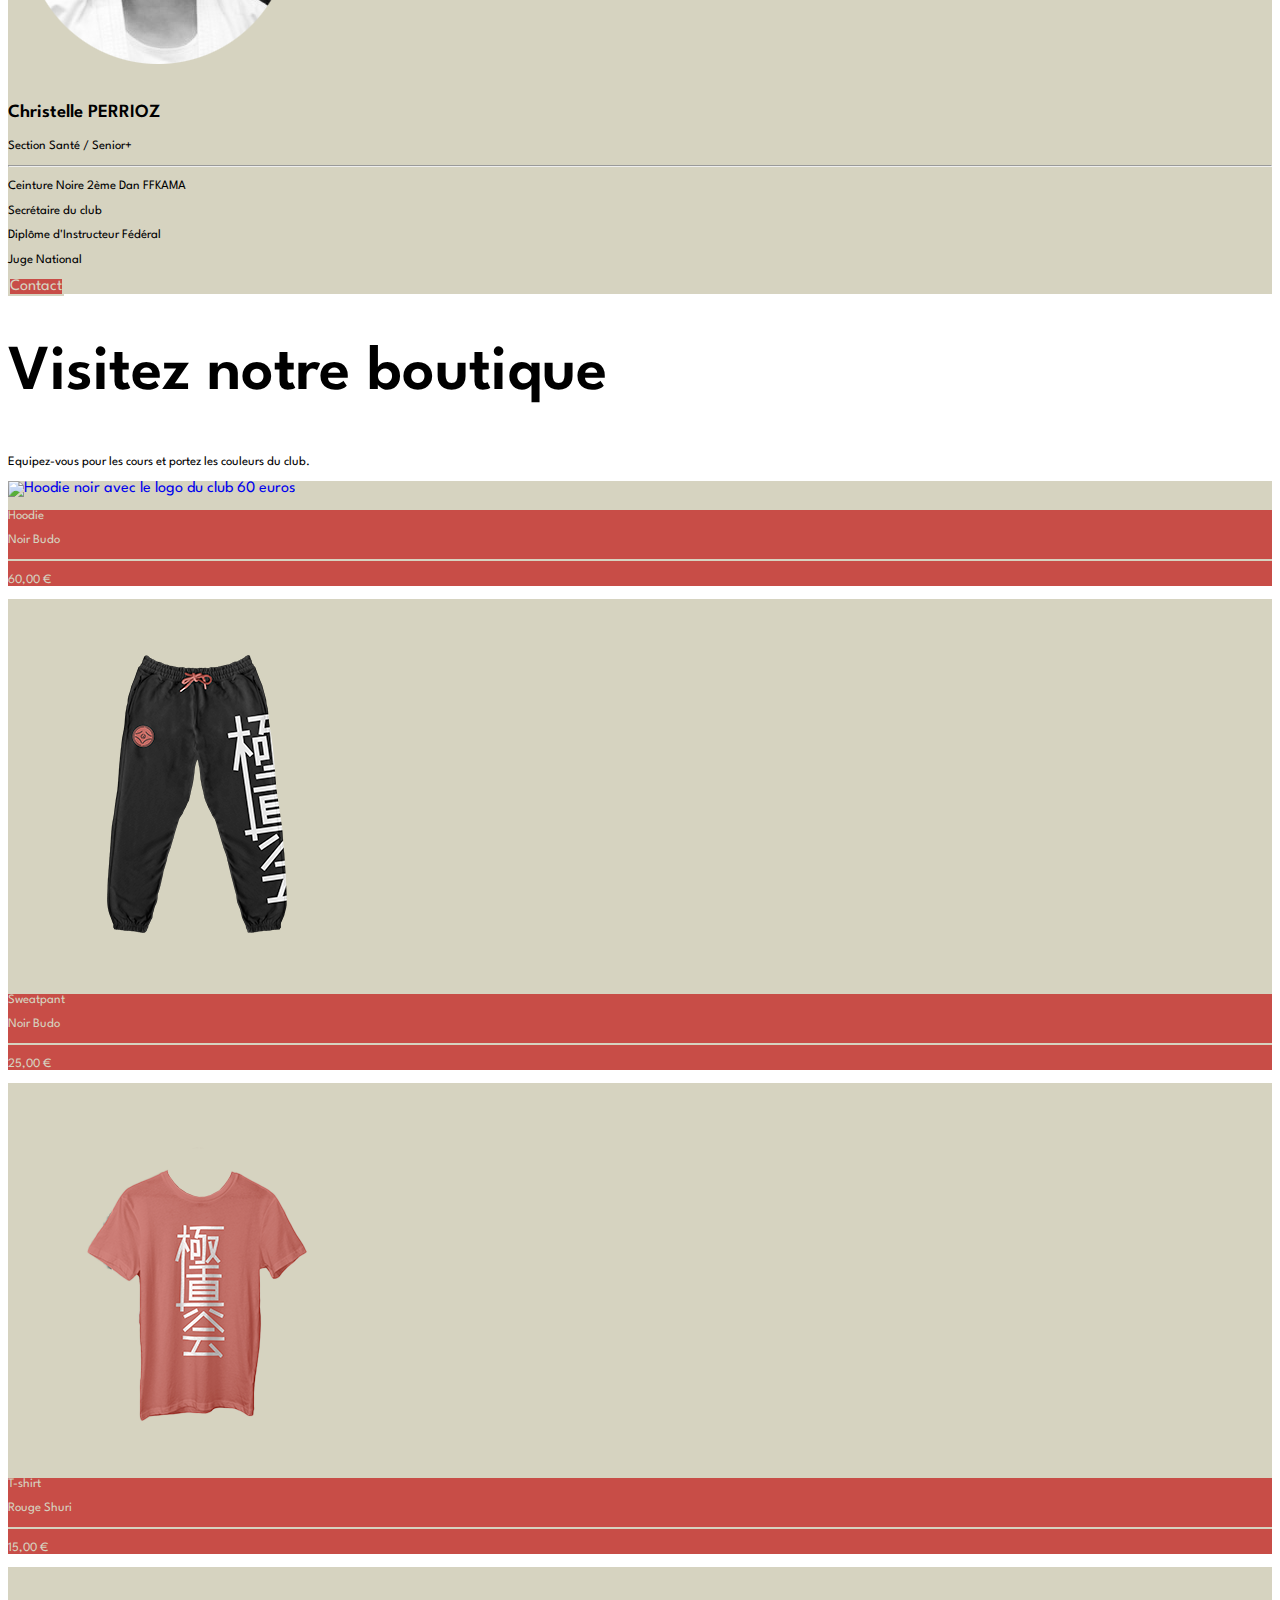
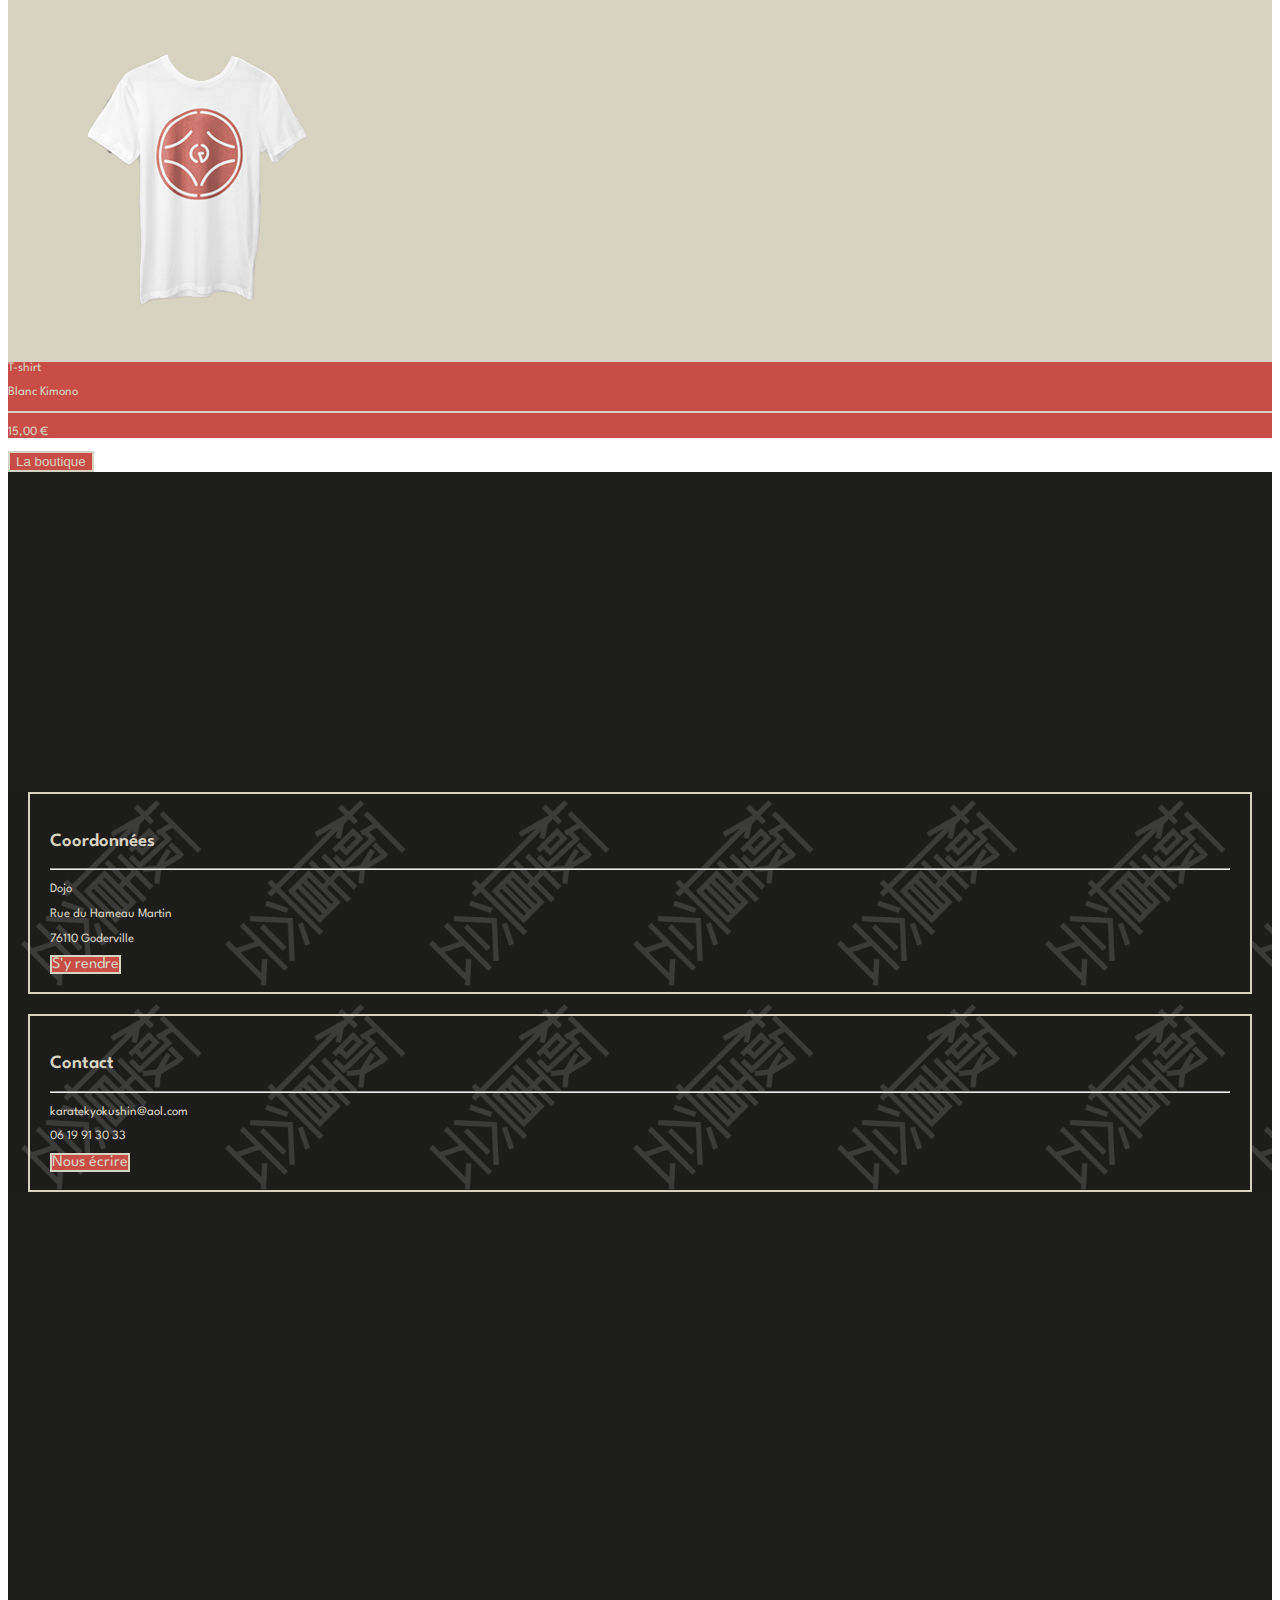
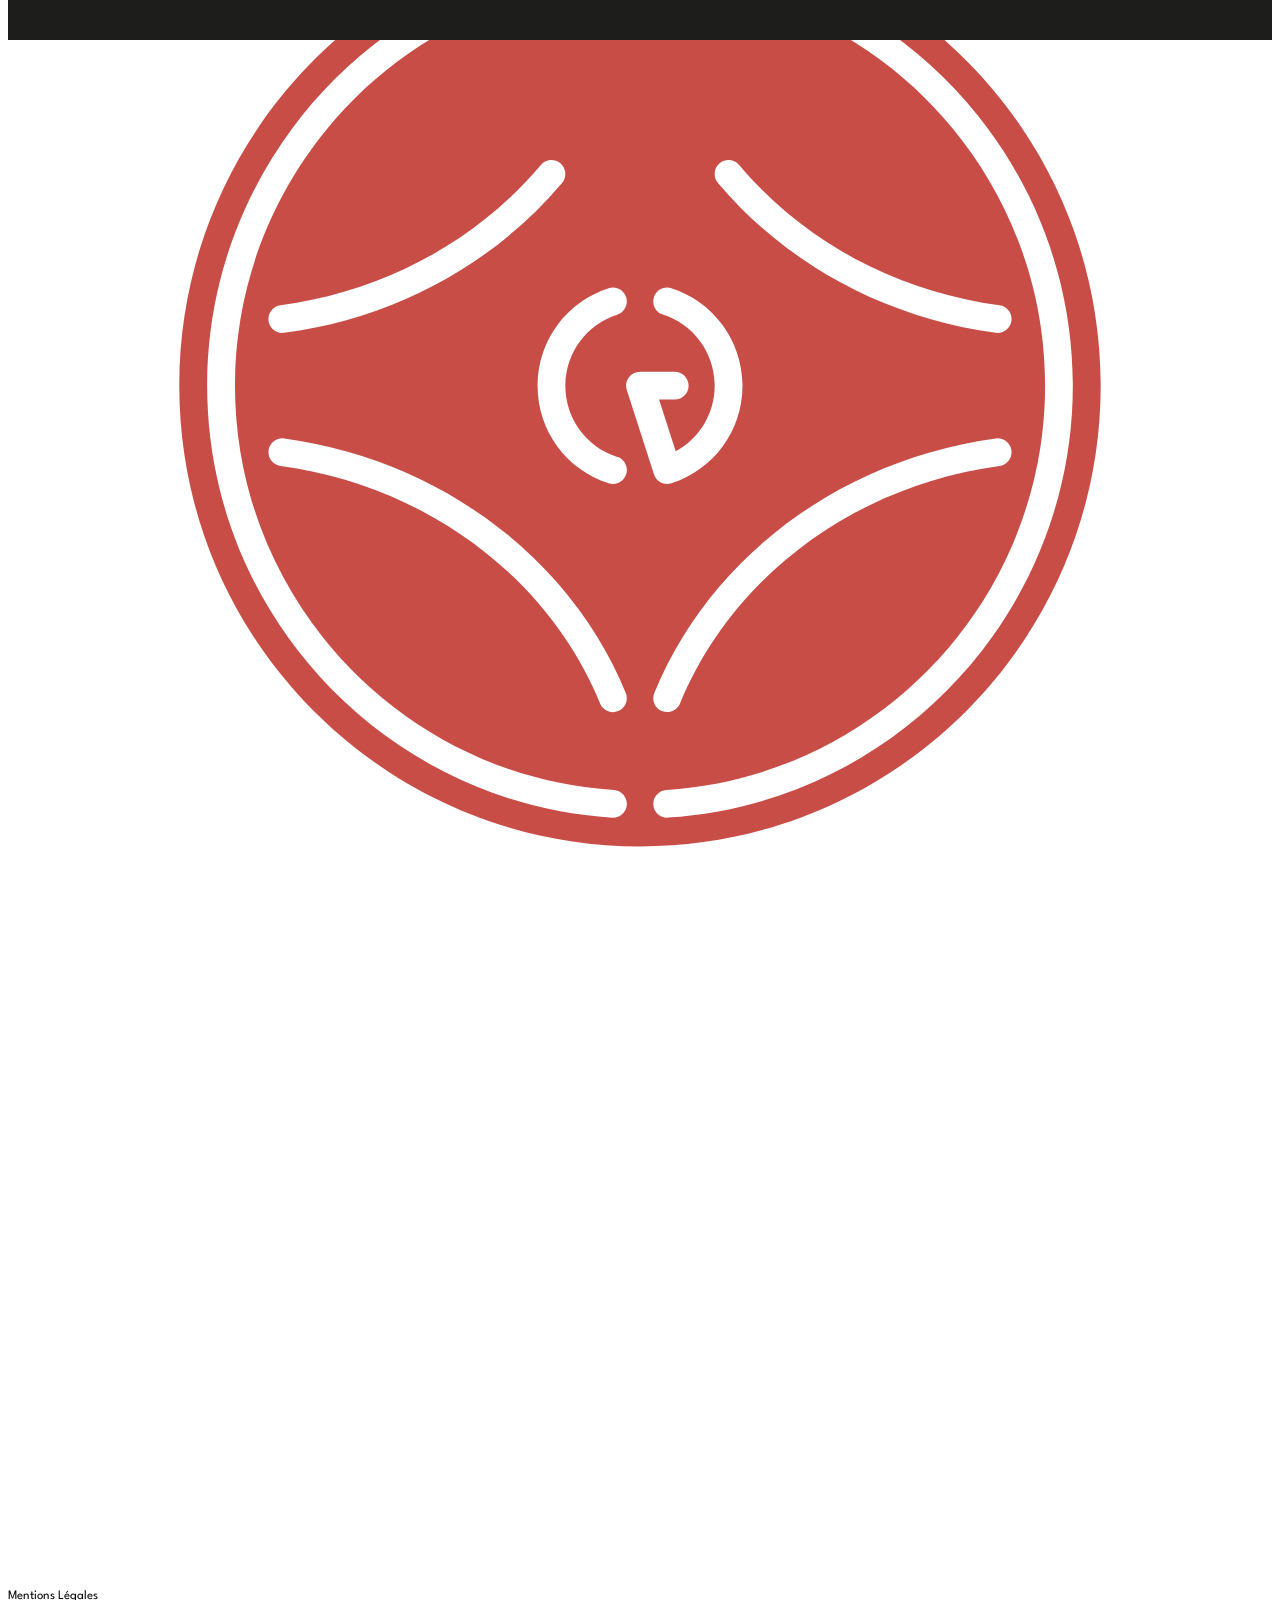
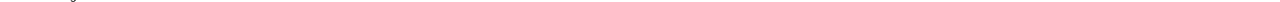
==== commit d4ba1dd9: "ameliorations" ====
--- a/index.html
+++ b/index.html
@@ -13,13 +13,10 @@
     <link rel="preconnect" href="https://fonts.googleapis.com">
     <link rel="preconnect" href="https://fonts.gstatic.com" crossorigin>
     <link href="https://fonts.googleapis.com/css2?family=Spartan:wght@400;600&display=swap" rel="stylesheet">
-
     <title>Kyokushin Karate Club de Goderville</title>
   </head>
   <body>
   <header>
-      <!-- Ajout marge 4 a gauche du logo, border-0 burger, ms-auto pour alignement droit 
-    REFAIRE LA NAVBAR AVEC LES ROW/COL-->
         <nav class="navbar navbar-expand-lg navbar-light">
             <div class="container">
               <a class="navbar-brand" href="#"><img src="assets/img/logo_rouge.svg" alt="Logo du Kyokushin Karate Club de Goderville" width="80" height="80" class="d-inline-block align-text-top"></a>
@@ -44,9 +41,18 @@
                     <a class="nav-link" href="#contact">Contact</a>
                   </li>
                 <!-- @@@ SELECT LANGUES -->
+
+                  <!-- <li>
+                    <select class="form-select form-select-sm" aria-label=".form-select-sm example">
+                      <option selected>FR</option>
+                      <option value="2">ENG</option>
+                    </select>
+                  </li> -->
+
                   <li class="nav-item dropdown ms-5">
-                      <a class="nav-link dropdown-toggle" href="" id="dropdown09" data-toggle="dropdown" aria-haspopup="true" aria-expanded="false">FR</a>
-                      <div class="dropdown-menu" aria-labelledby="dropdown09">
+                      <!-- <a class="nav-link dropdown-toggle" href="" id="dropdown09" data-toggle="dropdown" aria-haspopup="true" aria-expanded="false">FR</a> -->
+                      <a class="nav-link dropdown-toggle" data-bs-toggle="dropdown" href="#" role="button" aria-expanded="false">FR</a> 
+                      <div class="dropdown-menu dropdown-menu-lg-end" aria-labelledby="dropdown09">
                             <a class="dropdown-item" href="#fr">FR</a>
                             <a class="dropdown-item" href="#eng">ENG</a>
                       </div>
@@ -57,13 +63,17 @@
   </header>
 <!-- @@@ SECTION ACCUEIL -->
 <main>
-  
-    <section class="container-fluid mb-5 position-relative">
+    <section class="container-fluid mb-5 vh-100 position-relative">
+      
+      <!-- TOP BUTTON -->
+      <a onclick="topFunction()" id="myBtn" title="Go to top"><img src="assets/img/up.svg" width="50px" height="50px"></a>
+      <!-- TOP BUTTON -->
+
         <div class="row">
       
           <div class="col-md-6 offset-md-1 col-12 position-relative">
                 <!-- Karate-girl -->
-                <div class="div-img text-center position-absolute"><img src="assets/img/karate-girl.png" class="w-50 karate-girl " alt="Femme Karateka faisant un mouvement de saut d'art martial">
+                <div class="container-fluid div-img text-center position-absolute"><img src="assets/img/karate-girl.png" class="img-fluid" alt="Femme Karateka faisant un mouvement de saut d'art martial">
                 </div>
                 <!-- Cercle beige -->
                 <div class="container-fluid position-relative p-4"><img src="assets/img/circle.svg" class="circle" alt="circle">
@@ -73,18 +83,33 @@
           <div class="col-md-4 col-8 align-self-center">
               <h1 class="text-start">OSU</h1>
               <p class="text-start fs-5">Bienvenue sur le site du <br>Kyokushin Karate Club de Goderville</p>
-              <button type="button" class="btn rounded-pill" data-toggle="modal" data-target="#video">Regarder la vidéo</button>
-          </div>
-        
+
+              <button type="button" class="btn rounded-pill" data-bs-toggle="modal" data-bs-target="#exampleModal">Regarder la vidéo</button>
+          <!-- Modal -->
+                <div class="modal fade" id="exampleModal" tabindex="-1" aria-labelledby="exampleModalLabel" aria-hidden="true">
+                  <div class="modal-dialog">
+                    <div class="modal-content">
+                      <div class="modal-header">
+                        <h5 class="modal-title" id="exampleModalLabel"></h5>
+                        <button type="button" class="btn-close" data-bs-dismiss="modal" aria-label="Close"></button>
+                      </div>
+                      <div class="modal-body">
+                        La vidéo
+                      </div>
+                    </div>
+                  </div>
+                </div>
+          <!-- Modal -->
+          </div>
         </div>
     </section>
   
 <!-- @@@ SECTION NOTRE CLUB -->
-    <section class="container-fluid" id="club">
+    <section class="container-fluid vh-100" id="club">
       <div class="row">
         <div class="col-md-6 offset-md-1 col-12">
           <div class="row">
-              <div class="col-md-8 col-12">
+              <div class="col-md-10 col-12">
                 <h2 class="text-start">Notre club</h2>
                 <p class="text-start fs-6 mt-5 p-club">
                 Le Kyokushinkai a été créé part Maître Masutatsu Oyama qui a suivi l’enseignement des plus grands parmi lesquels Ô Sensei Funakoshi Gichin. Le style Japonais (Gojû Ryu et Shotokan) lui inspire les techniques de poing, le travail respiratoire, les mouvements linéaires ; les formes circulaires viennent du Taikiken de Maître Kenichi Sawai, mais il a aussi puisé dans les arts martiaux Chinois et Coréens anciens avant de faire sa propre synthèse basée sur ses recherches et sensations personnelles.
@@ -93,77 +118,201 @@
                 Le Kyokushin Karaté Club de Goderville a été crée en 1994, par Roger VICAIRE et François VALLEE, au début le club n’avait que des cours adultes. C’est en 1998 que la section enfants verra le jour, elle aura pour effet de doubler les effectifs du club, à partir de ce moment le club ne cessera de grandir, pour atteindre en 2002 son apogée avec 94 adhérents, aujourd’hui le club compte environ 80 licenciés.
                 </p>
               </div>
-                <div class="col-md-4 Col-12">
-                  <img src="assets/img/kanji.svg" class="img-fluid align-self-center">
-                </div>
-                </div>
-        </div>
-
-        <div class="col-md-4 col-8">
-          <img src="assets/img/img-club.jpg" class="img-fluid" alt="L'instructeur de Karate devant ses élèves dans le dojo">
-            <p class="text-start fs-6"></p>
-        </div>
-        
+          </div>
+        </div>
+
+        <div class="col-md-5 col-12 position-relative">
+          <div class="img-club vh-100"></div>
+          <!-- <img src="assets/img/img-club.png" class="img-fluid align-self-centerposition-absolute" alt="L'instructeur de Karate devant ses élèves dans le dojo"> -->
+        </div>
       </div>
   </section>
 
   <!-- @@@ SECTION NOS COURS -->
-  <section class="container-fluid" id="cours">
+  <section class="d-flex justify-content-center align-items-center h-100 min-vh-100" id="cours">
+    <div class="row justify-content-center">
+      <div class="col-md-12 col-12 align-items-center">
+        <h2 class="text-center mb-4">Nos cours</h2>
+      </div>
+        <div class="container justify-content-center">
+          <div class="row gy-2">
+            <div class="col-lg-4 col-md-4 p-5">
+              <div class="box card-cours cours-enfants h-100 d-flex p-4 flex-column text-dark rounded mx-3">
+                <h3 class="text-center">Enfants</h3>
+                <p class="text-center p-club m-0">De 6 ans à 14 ans<p>
+                <hr>
+                <p class="text-start">Le Karaté pour les enfants présente de 
+                  nombreux bienfaits. Il se distingue par 
+                  l’enseignement des attitudes positives, de la 
+                  discipline et des valeurs jusqu’au 
+                  développement de leur estime de soi, de la 
+                  tolérance, de la patience et de la 
+                  responsabilité.</p>
+                  <hr>
+                  <p class="text-center mt-auto p-club">Lundi et Jeudi<br>18h00 à 19h00</p>
+              </div>
+            </div>
+  
+            <div class="col-lg-4 col-md-4 p-5">
+              <div class="box card-cours cours-adultes h-100 d-flex p-4 flex-column text-dark rounded mx-3">
+                <h3 class="text-center">Adultes</h3>
+                <p class="text-center p-club m-0">A partir de 15 ans<p>
+                <hr class="">
+                <p class="text-start">Renforce les muscles et les articulations. Bénéfique pour le rythme cardiaque et la respiration, améliore la coordination et développe le contrôle et la confiance en soi.</p>
+                <p class="text-start p-club">Préparation Ceinture noire</p>
+                <p class="text-start">Le club vous prépare dans les meilleures conditions à l'obtention de la ceinture noire. Le Mardi de 18H30 à 20H00 et le Dimanche de 10H00 à 12H00.</p>
+                <hr>
+                <p class="text-center mt-auto p-club">Lundi et Jeudi<br> 19h00 à 20h30</p>
+              </div>
+            </div>
+  
+            <div class="col-lg-4 col-md-4 p-5">
+              <div class="box card-cours cours-sante h-100 d-flex p-4 flex-column text-dark rounded mx-3">
+                <h3 class="text-center">Santé / Senior+</h3>
+                <p class="text-center p-club m-0">Ouvert à toutes et tous<p>
+                <hr class="">
+                <p class="text-start">Renforce les muscles et les articulations. Bénéfique pour le rythme cardiaque et la respiration, améliore la coordination et développe le contrôle et la confiance en soi.</p>
+                <hr>
+                <p class="text-center mt-auto p-club">Lundi et Jeudi<br> 19h00 à 20h30</p>
+              </div>
+            </div>
+          </div>
+        </div>
+        <div class="row">
+          <div class="col-md-12 col-12">
+            <button type="button" class="btn rounded-pill mt-0 mb-5 mx-auto d-block" data-toggle="modal" data-target="#inscription">Nous rejoindre</button>
+            </div>
+        </div>
+    </div>
+  </section>
+
+
+  <!-- <section class="container-fluid" id="cours">
     <div class="row justify-content-center">
       <div class="col-md-12 col-12">
         <h2 class="text-center">Nos cours</h2>
         </div>
       </div>
+
         <div class="row justify-content-center">
-<!-- col-md-4 col-12 card-cours border -->
           <div class="col-md-3 col-12 card-cours m-4 rounded">
-            <h3 class="text-center pt-3">Enfants</h3>
-            <hr>
-            <p class="text-center">A partir de 6 ans jusqu’à 14 ans<p>
-            <p class="p-3">Le Karaté pour les enfants présente de 
-              nombreux bienfaits. Il se distingue par 
-              l’enseignement des attitudes positives, de la 
-              discipline et des valeurs jusqu’au 
-              développement de leur estime de soi, de la 
-              tolérance, de la patience et de la 
-              responsabilité.</p>
-            <p class="text-center p-2 align-text-bottom">Lundi et Jeudi<br> 18h00 à 19h00</p>
+            <div class="card-body">
+              <h3 class="card-title text-center pt-3">Enfants</h3>
+              <hr>
+              <p class="text-center">A partir de 6 ans jusqu’à 14 ans<p>
+              <p class="p-3">Le Karaté pour les enfants présente de 
+                nombreux bienfaits. Il se distingue par 
+                l’enseignement des attitudes positives, de la 
+                discipline et des valeurs jusqu’au 
+                développement de leur estime de soi, de la 
+                tolérance, de la patience et de la 
+                responsabilité.</p>
+                <div class="border">
+                  <p class="text-center mt-auto">Lundi et Jeudi<br>18h00 à 19h00</p>
+                </div>
+            </div>
           </div>
   
           <div class="col-md-3 col-12 card-cours m-4 rounded">
-            <h3 class="text-center pt-3">Adultes</h3>
-            <hr>
-            <p class="text-center">A partir de  15 ans<p>
-            <p class="p-3">Renforce les muscles et les articulations. Bénéfique pour le rythme cardiaque et la respiration, améliore la coordination et développe le contrôle et la confiance en soi.
-            </p>
-            <p class="text-center">Lundi et Jeudi<br> 19h00 à 20h30</p>
-            <h3 class="text-center pt-4">Préparation Ceinture noire</h3>
-            <span><p class="text-center align-text-bottom">Mardi 18h30 à 20h00
-              et Dimanche de 10h00 à 12h00<p></span>
+              <div class="card-body">
+                <h3 class="card-title text-center pt-3">Adultes</h3>
+                <hr>
+                <p class="card-text text-center">A partir de  15 ans<p>
+                <p class="card-text p-3">Renforce les muscles et les articulations. Bénéfique pour le rythme cardiaque et la respiration, améliore la coordination et développe le contrôle et la confiance en soi.
+                </p>
+                <p class="text-center">Lundi et Jeudi<br> 19h00 à 20h30</p>
+                <hr>
+                <h5 class="card-title text-center">Préparation Ceinture noire</h5>
+                <hr>
+                <p class="text-center">Mardi 18h30 à 20h00
+                <br>Dimanche de 10h00 à 12h00<p>
+              </div>
           </div>
 
           <div class="col-md-3 col-12 card-cours m-4 rounded">
-            <h3 class="text-center p-4">Santé / Senior+</h3>
-            <p class="text-center p-3"><p>
-            <p class="p-3">Renforce les muscles et les articulations. Bénéfique pour le rythme cardiaque et la respiration, améliore la coordination et développe le contrôle et la confiance en soi.
-            </p>
-            <p class="text-center p-2">Lundi et Jeudi<br> 19h00 à 20h30</p>
-          </div>
-        </div>
+            <div class="card-body">
+              <h3 class="card-title text-center pt-3">Santé / Senior+</h3>
+              <hr>
+              <p class="card-text text-center">Ouvert à toutes et tous<p>
+              <p class="p-3">Renforce les muscles et les articulations. Bénéfique pour le rythme cardiaque et la respiration, améliore la coordination et développe le contrôle et la confiance en soi.
+              </p>
+              <p class="text-center p-2">Lundi et Jeudi<br> 19h00 à 20h30</p>
+            </div>
+        </div>
+
         <div class="row">
           <div class="col-md-12 col-12">
             <button type="button" class="btn rounded-pill mb-3 mx-auto d-block" data-toggle="modal" data-target="#inscription">Nous rejoindre</button>
             </div>
         </div>
-  </section>
+  </section> -->
+
+
+
         <!-- @@@ SECTION NOS INSTRUCTEURS -->
-  <section class="container-fluid" id="instructeurs">
+  <!-- <section class="container-fluid" id="instructeurs">
     <div class="row">
       <div class="col-md-12 col-12">
         <h2 class="text-center p-0">Nos instructeurs</h2>
         </div>
-      </div>
-
+      </div> -->
+      
+
+<section class="d-flex justify-content-center align-items-center h-100 min-vh-100" id="instructeurs">
+  <div class="row justify-content-center">
+    <div class="col-md-12 col-12 align-items-center">
+      <h2 class="text-center mb-4">Nos instructeurs</h2>
+    </div>
+      <div class="container justify-content-center">
+        <div class="row gy-2">
+          <div class="col-lg-4 col-md-4 p-5">
+            <div class="box bg-white h-100 d-flex p-4 flex-column text-dark rounded mx-3">
+              <img src="assets/img/marc-lepage.png" class="w-50 mx-auto d-block" alt="Instructeur cours enfants Marc LEPAGE">
+              <h3 class="text-center">Marc LEPAGE</h3>
+              <p class="text-center fs-5 m-0">Section Enfants<p>
+              <hr class="">
+              <p class="text-center">Ceinture Noire 3ème Dan FFKAMA</p>
+              <p class="text-center">Vice-Président</p>
+              <p class="text-center">Diplôme d’Instructeur Fédéral</p>
+              <p class="text-center">Juge Européen</p>
+                <a href="#" class="btn mt-auto">Contact</a>
+            </div>
+          </div>
+
+          <div class="col-lg-4 col-md-4 p-5">
+            <div class="box bg-white h-100 d-flex p-4 flex-column text-dark rounded mx-3">
+              <img src="assets/img/francois-vallee.png" class="w-50 mx-auto d-block" alt="Instructeur cours Adultes François VALLEE">
+              <h3 class="text-center">François VALLEE</h3>
+              <p class="text-center fs-5 m-0">Section Adultes<p>
+              <hr class="px-3">
+              <p class="text-center">Ceinture Noire 5ème Dan FFKAMA</p>
+              <p class="text-center">BEES 1er Degré Karaté & Arts Martiaux affinitaires</p>
+              <p class="text-center">DEJEPS Niv. 3 Karaté Perfectionnement sportif</p>
+              <p class="text-center">Diplôme d'Instructeur Fédéral</p>
+              <a href="#" class="btn mt-auto">Contact</a>
+            </div>
+          </div>
+
+          <div class="col-lg-4 col-md-4 p-5">
+            <div class="box bg-white h-100 d-flex p-4 flex-column text-dark rounded mx-3">
+              <img src="assets/img/christelle-perrioz.png" class="w-50 mx-auto d-block" alt="Instructeur cours santé et senior Christelle PERRIOZ">
+              <h3 class="text-center">Christelle PERRIOZ</h3>
+              <p class="text-center fs-5 m-0">Section Santé / Senior+<p>
+              <hr>
+              <p class="text-center">Ceinture Noire 2ème Dan FFKAMA</p>
+              <p class="text-center">Secrétaire du club</p>
+              <p class="text-center">Diplôme d'Instructeur Fédéral</p>
+              <p class="text-center">Juge National</p>
+              <a href="#" class="btn mt-auto">Contact</a>
+            </div>
+          </div>
+
+        </div>
+      </div>
+  </div>
+</section>
+
+<!-- 
         <div class="row justify-content-center">
     
           <div class="col-md-3 col-12 m-4 card-instructeurs rounded">
@@ -177,7 +326,7 @@
               <p class="text-center">Juge Européen</p>
               <button type="button" class="btn rounded-pill mx-auto d-block my-3" data-toggle="modal" data-target="#contact">Contact</button>
           </div>
-  <!-- col-md-4 col-12 card-instructeurs sans marge et sans rounded -->
+
           <div class="col-md-3 col-12 m-4 card-instructeurs rounded">
             <img src="assets/img/francois-vallee.png" class="w-50 mx-auto d-block">
             <h3 class="text-center">François VALLEE</h3>
@@ -201,22 +350,23 @@
               <p class="text-center">Juge National</p>
               <button type="button" class="btn rounded-pill mx-auto d-block my-3" data-toggle="modal" data-target="#contact">Contact</button>
           </div>
-        </div>
-  </section>
+        </div> 
+        </section>-->
+
 
 <!-- @@@ SECTION VISITEZ NOTRE BOUTIQUE -->
 <section class="container-fluid vh-100" id="boutique">
   <div class="row">
     <div class="col-md-12 col-12">
       <h2 class="text-center">Visitez notre boutique</h2>
-      <p class="text-center p-3">Equipez-vous pour les cours et portez les couleurs du club.</p>
+      <p class="text-center p-3 fs-5">Equipez-vous pour les cours et portez les couleurs du club.</p>
       </div>
     </div>
 
     <div class="row justify-content-center">
       <a href="#boutique">  
       <div class="col-md-2 col-12 card-shop m-4 p-0 rounded">
-        <img src="assets/img/hoodie.png" class="w-100 mx-auto d-block">
+        <img src="assets/img/hoodie.png" class="w-100 mx-auto d-block" alt="Hoodie noir avec le logo du club 60 euros">
         <div class="etiquette m-0 p-1 rounded-bottom">
           <p class="p-tag text-center m-1">Hoodie</p>
           <p class="p-tag-sm text-center m-1">Noir Budo</p>
@@ -226,9 +376,8 @@
       </a>
       </div>
       
-    
       <div class="col-md-2 col-12 card-shop m-4 p-0 rounded">
-        <a href="#boutique"><img src="assets/img/hoodie.png" class="w-100 mx-auto d-block"></a>
+        <a href="#boutique"><img src="assets/img/sweatpant.png" class="w-100 mx-auto d-block" alt="Hoodie noir avec le logo du club 60 euros"></a>
         <div class="etiquette m-0 p-1 rounded-bottom">
           <p class="p-tag text-center m-1">Sweatpant</p>
           <p class="p-tag-sm text-center m-1">Noir Budo</p>
@@ -238,9 +387,8 @@
       </a>
       </div>
       
-    
       <div class="col-md-2 col-12 card-shop m-4 p-0 rounded">
-        <a href="#boutique"><img src="assets/img/hoodie.png" class="w-100 mx-auto d-block"></a>
+        <a href="#boutique"><img src="assets/img/tshirt.png" class="w-100 mx-auto d-block" alt="Tshirt rouge avec le kanji Kyokushinkai 15 euros"></a>
         <div class="etiquette m-0 p-1 rounded-bottom">
           <p class="p-tag text-center m-1">T-shirt</p>
           <p class="p-tag-sm text-center m-1">Rouge Shuri</p>
@@ -249,12 +397,23 @@
         </div>
         </a>
       </div>
+      <div class="col-md-2 col-12 card-shop m-4 p-0 rounded">
+        <a href="#boutique"><img src="assets/img/tshirtwhite.png" class="w-100 mx-auto d-block" alt="Tshirt rouge avec le kanji Kyokushinkai 15 euros"></a>
+        <div class="etiquette m-0 p-1 rounded-bottom">
+          <p class="p-tag text-center m-1">T-shirt</p>
+          <p class="p-tag-sm text-center m-1">Blanc Kimono</p>
+          <hr class="m-1 hr-shop">
+          <p class="p-tag text-center m-1">15,00 €</p>
+        </div>
+        </a>
+      </div>
     
       <div class="row">
         <div class="col-md-12 col-12">
-          <button type="button" class="btn rounded-pill mb-3 mx-auto d-block" data-toggle="" data-target="#boutique">La boutique</button>
-          </div>
-      </div>
+          <button type="button" class="btn rounded-pill mb-5 mx-auto d-block" data-toggle="" data-target="#boutique" target="_blank">La boutique</button>
+          </div>
+      </div>
+
 <!-- @@@ SECTION CONTACT -->
 <section class="container-fluid vh-100" id="contact">
   <div class="row">
@@ -268,6 +427,35 @@
     </div>
   </div>
 
+<section class="kanji-pattern" id="footer">
+  <div class="container justify-content-center">
+    <div class="row gy-2 justify-content-center">
+      <div class="col-lg-5 col-md-6 p-5">
+        <div class="box h-100 d-flex p-4 flex-column coordonnees m-4 rounded mx-3">
+          <h3 class="text-center">Coordonnées</h3>
+          <hr>
+          <p class="text-center m-1">Dojo</p>
+          <p class="text-center m-1">Rue du Hameau Martin</p>
+          <p class="text-center m-1">76110 Goderville</p>
+            <a href="https://www.google.com/maps/dir//Kyokushin+Karat%C3%A9+Club+de+GODERVILLE,+195B+Rte+du+Chat+Endormi,+76110+Goderville/@49.6460295,0.3620223,16z/data=!4m8!4m7!1m0!1m5!1m1!1s0x47e040f52aa5f4a1:0xd55517b6293edef2!2m2!1d0.3748348!2d49.6472242" class="btn mt-auto" target="_blank">S'y rendre</a>
+          </div>
+        </div>
+    
+      <div class="col-lg-5 col-md-6 p-5">
+        <div class="box h-100 d-flex p-4 flex-column contact m-4 rounded mx-3">
+          <h3 class="text-center">Contact</h3>
+          <hr>
+          <p class="text-center">karatekyokushin@aol.com</p>
+          <p class="text-center">06 19 91 30 33</p>
+          <a href="mailto:karatekyokushin@aol.com" class="btn mt-auto">Nous écrire</a>
+          </div>
+        </div>
+    </div>
+  </div>
+</section>
+
+
+<!-- 
   <div class="row justify-content-center"> 
     <div class="col-md-4 col-12 coordonnees m-4 rounded">
       <h3 class="text-center">Coordonnées</h3>
@@ -286,58 +474,59 @@
         <button type="button" class="btn rounded-pill mb-3 mx-auto d-block" data-toggle="" data-target="#boutique">Nous écrire</button>
     </div>
   </div>  
-</section>
+</section> -->
 
 <!-- @@@ SECTION NEWSLETTER -->
-<section class="container-fluid vh-100" id="newsletter">
-  <div class="row">
+<section class="container-fluid vh-100 module" id="newsletter">
+  <div class="row module-inside">
     <div class="col-md-12 col-12">
       <h2 class="text-center text-white">Suivez nos actualités</h2>
-      <p class="text-center text-white p-3">Restez informé sur nos évènements, les compétitions ou la vie du club en vous abonnant à la newsletter.</p>
+      <p class="text-center text-white p-3 fs-5">Restez informé sur nos évènements, les compétitions ou la vie du club en vous abonnant à la newsletter.</p>
+    </div>
+
 <!-- FORM NEWSLETTER -->
+      <div class="row container-fluid">
       <form>
-        <div class="form-group">
+        <div class="form col-sm-4 mx-auto">
           <input type="email" class="form-control" id="exampleInputEmail1" aria-describedby="emailHelp" placeholder="Saisissez votre adresse mail">
         </div>
         <button type="submit" class="btn rounded-pill m-4 mx-auto d-block">S'abonner</button>
       </form>
+
+      <footer class="container-fluid">
+            <div class="row justify-content-center" id="footer">
+              <div class="col-md-3 col-12 m-4 align-self-center">
+                <h3 class="text-white">Contact</h3>
+                <p class="text-start text-white">karatekyokushin@aol.com</p>
+                <p class="text-start text-white">06 19 91 30 33</p>
+            </div>
+        
+                <div class="col-md-3 col-12 m-4">
+                  <img src="assets/img/logo.svg" class="w-50 mx-auto d-block" alt="Logo du Kyokushin Karate Club de Goderville">
+              </div>
+        
+            <div class="col-md-3 col-12 m-4 align-self-center">
+              <p class="text-end text-white p-4">Mentions Légales</p>
+          </div>
+            </div>
+        </footer>
+
+    </div>
       </div>
     </div>
 
 <!-- @@@ SECTION FOOTER -->
-<Footer>
-<section class="container-fluid fixed-bottom" id="footer">
-    <div class="row justify-content-center">
-      <div class="col-md-3 col-12 m-4 align-self-center">
-        <h3 class="text-white">Contact</h3>
-        <p class="text-start text-white">karatekyokushin@aol.com</p>
-        <p class="text-start text-white">06 19 91 30 33</p>
-    </div>
-
-        <div class="col-md-3 col-12 m-4">
-          <img src="assets/img/logo.svg" class="w-50 mx-auto d-block" alt="Logo du Kyokushin Karate Club de Goderville">
-      </div>
-     
-    <div class="col-md-3 col-12 m-4 align-self-center">
-      <p class="text-end text-white p-4">Mentions Légales</p>
-  </div>
-    </div>
-</section>
-</Footer>
-
-  
+
+
+
 
 </main>
-
-
-
-
-
     <!-- Optional JavaScript; choose one of the two! -->
 
     <!-- Option 1: Bootstrap Bundle with Popper -->
     <script src="https://cdn.jsdelivr.net/npm/bootstrap@5.1.3/dist/js/bootstrap.bundle.min.js" integrity="sha384-ka7Sk0Gln4gmtz2MlQnikT1wXgYsOg+OMhuP+IlRH9sENBO0LRn5q+8nbTov4+1p" crossorigin="anonymous"></script>
-
+    <script src="assets/js/topbutton.js"></script>
+    
     <!-- Option 2: Separate Popper and Bootstrap JS -->
     <!--
     <script src="https://cdn.jsdelivr.net/npm/@popperjs/core@2.10.2/dist/umd/popper.min.js" integrity="sha384-7+zCNj/IqJ95wo16oMtfsKbZ9ccEh31eOz1HGyDuCQ6wgnyJNSYdrPa03rtR1zdB" crossorigin="anonymous"></script>
--- a/assets/css/style.css
+++ b/assets/css/style.css
@@ -36,6 +36,9 @@
 p{
     font-size: 0.8em;
 }
+.dropdown-menu{
+    min-width: 0;
+}
 /* @@@ SECTION ACCUEIL */
 /* Circle svg */
 .circle{
@@ -57,20 +60,41 @@
 }
 
 /* @@@ SECTION CLUB */
-
 .p-club{
-    font-size: 2em;
+    font-size: 1em;
 }
-/* .kanji{
-    max-width: auto;
-    height: auto;
-    width:auto;
-} */
+.img-club{
+    position: absolute;
+    top: 0;
+    right:0;
+    background: url(../img/img-club.png);
+    background-size: cover;
+    height: 100%;
+    width: 100%;
+    z-index: 0;
+    overflow: hidden;
+ }
 
 /* @@@ SECTION COURS */
-
-
-
+.cours-enfants{
+    background-image: url(../img/karate-enfant.png);
+    background-repeat: no-repeat;
+    background-size:contain;
+    background-position: center;
+}
+.cours-adultes{
+    background-image: url(../img/karate-adulte.png);
+    background-repeat: no-repeat;
+    background-size:contain;
+    background-position: center;
+}
+.cours-sante{
+    background-image: url(../img/karate-sante.png);
+    background-repeat: no-repeat;
+    background-size: cover;
+    background-size:contain;
+    background-position: center;
+}
 /* @@@ SECTION SHOP */
 .etiquette{
     background-color: #C84D47;
@@ -107,8 +131,13 @@
     background:none!important;
     margin:0;
     padding:0;
+    border:0;
+    filter: url("data:image/svg+xml;utf8,<svg xmlns=\'http://www.w3.org/2000/svg\'><filter id=\'grayscale\'><feColorMatrix type=\'matrix\' values=\'0.3333 0.3333 0.3333 0 0 0.3333 0.3333 0.3333 0 0 0.3333 0.3333 0.3333 0 0 0 0 0 1 0\'/></filter></svg>#grayscale"); /* Firefox 10+ */
+    filter: gray; /* IE6-9 */
+	  -webkit-filter: grayscale(99%); /* Chrome 19+ & Safari 6+ */
+	  -webkit-backface-visibility: hidden;  /* Fix for transition flickering */
 }
-#contact, #footer {
+#contact {
     background-color: #1D1D1B;
 }
 .coordonnees, .contact{
@@ -119,13 +148,44 @@
 }
 /* @@@ SECTION NEWSLETTER */
 #newsletter{
-    background-image:url("../img/masoyama.jpg");
     background-size:100%;
     background-repeat: no-repeat;
-    filter:brightness(60%);
+    filter:brightness(100%);
+}
+.kanji-pattern, footer{
+background-image: url(../img/kanji-pattern.gif);
 }
 footer{
-    height:200px;
-    
+    max-height:200px;
 }
-
+.module {
+    position: relative;
+    z-index: -1;
+  }
+.module::before {
+    content: "";
+    position: absolute;
+    top: 0px; left: 0; bottom:0px;
+    width: 100%; height: 100%;
+    background-image: url("../img/masoyama.jpg");
+    background-size:100%;
+    background-repeat: no-repeat;
+    filter: grayscale(100%);
+    filter:brightness(50%);
+}
+.module-inside {
+    /* This will make it stack on top of the ::before */
+    position: relative;
+}
+/* TOP BUTTON */
+#myBtn {
+    display: none;  
+    position: fixed; 
+    bottom: 40px; 
+    right: 10px; 
+    z-index: 99; 
+    border: none; 
+    padding: 15px; 
+    border-radius: 10px; 
+    cursor: pointer;
+}
